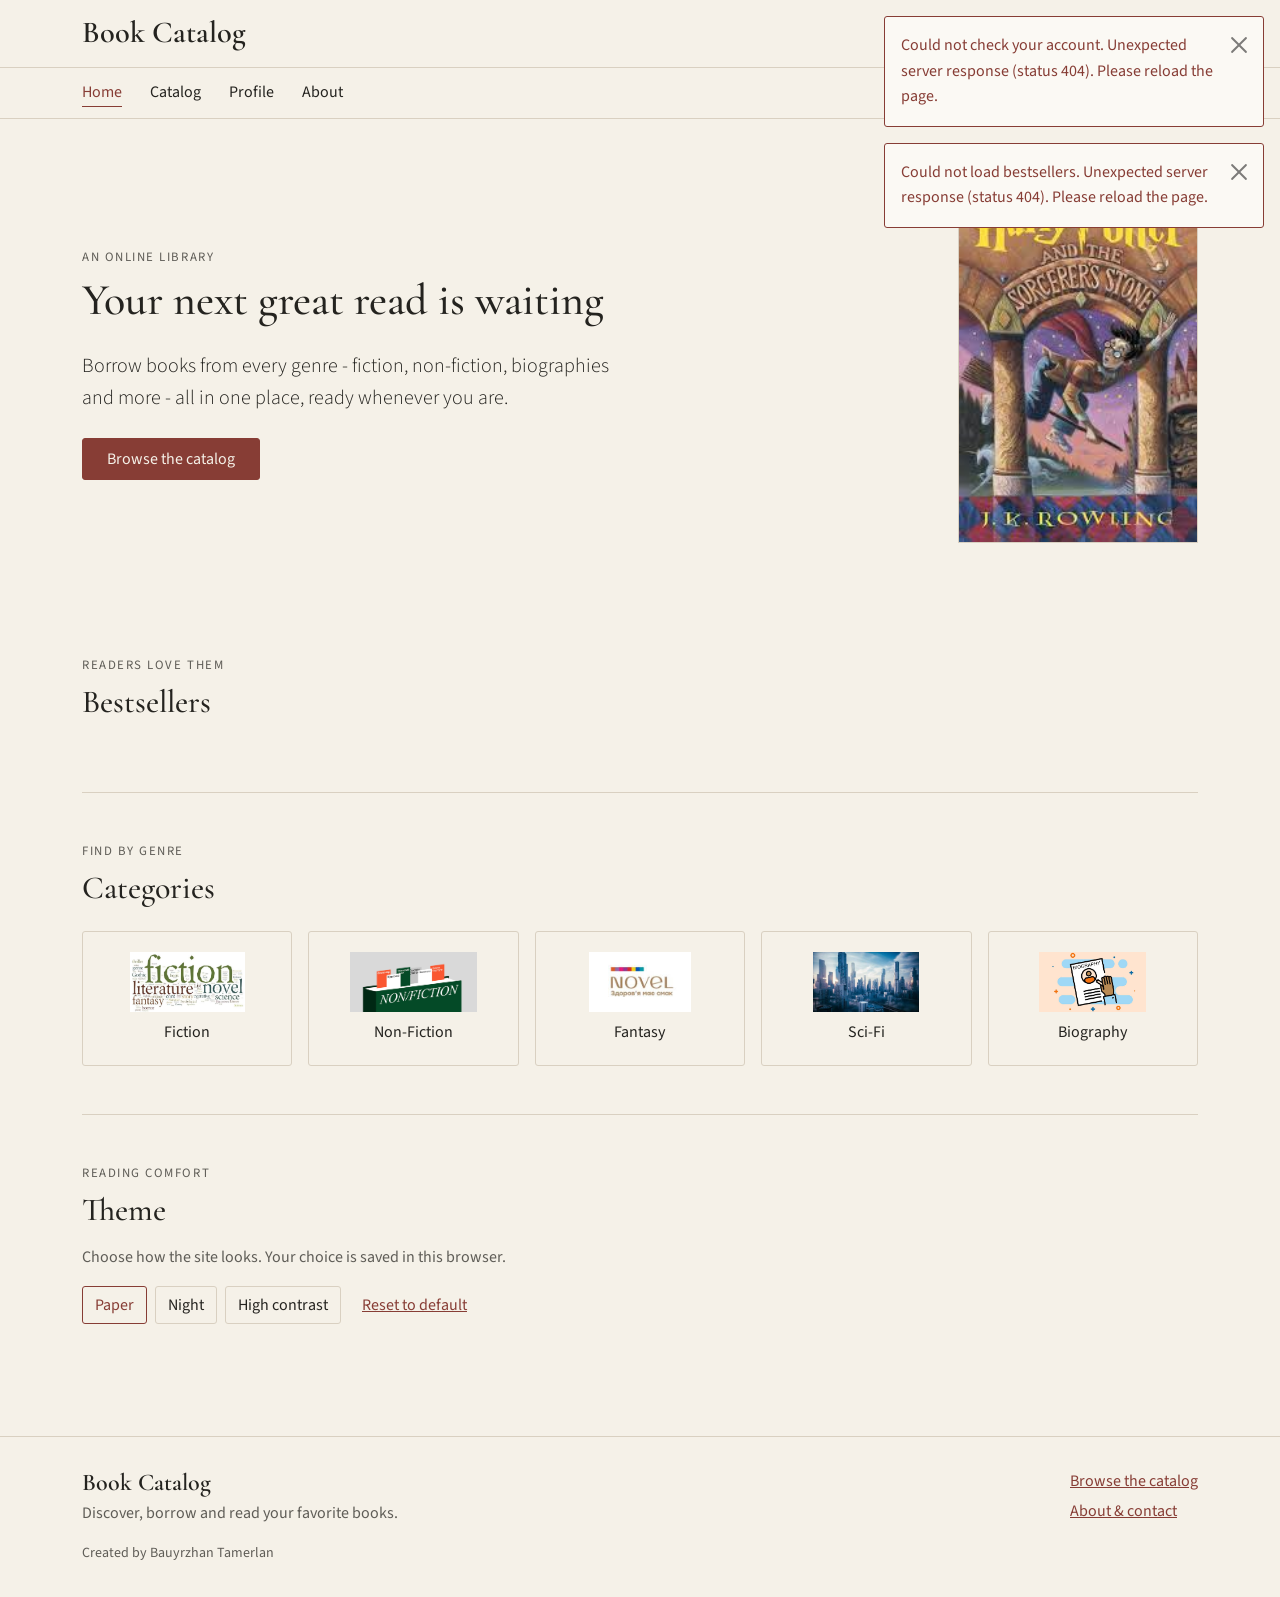
==== front/index.html @ 21410cbb "home page" ====
<!DOCTYPE html>
<html lang="en">
<head>
  <meta charset="UTF-8">
  <meta name="viewport" content="width=device-width, initial-scale=1">
  <title>Home - Book Catalog</title>
  <link href="https://cdn.jsdelivr.net/npm/bootstrap@5.3.3/dist/css/bootstrap.min.css" rel="stylesheet" integrity="sha384-QWTKZyjpPEjISv5WaRU9OFeRpok6YctnYmDr5pNlyT2bRjXh0JMhjY6hW+ALEwIH" crossorigin="anonymous">
  <link rel="preconnect" href="https://fonts.googleapis.com">
  <link rel="preconnect" href="https://fonts.gstatic.com" crossorigin>
  <link href="https://fonts.googleapis.com/css2?family=Cormorant+Garamond:ital,wght@0,500;0,600;1,500&family=Source+Sans+3:wght@400;600&display=swap" rel="stylesheet">
  <link href="css/style.css" rel="stylesheet">
  <link rel="icon" type="image/png" href="assets/logo.png">
  <script src="js/theme.js"></script>
</head>
<body class="d-flex flex-column min-vh-100">

<header class="site-header">
  <div class="container header-bar">
    <a href="index.html" class="brand">Book Catalog</a>
    <div id="account" class="account"></div>
  </div>
</header>

<nav class="site-nav" aria-label="Main">
  <div class="container nav-bar">
    <ul class="nav-links">
      <li><a href="index.html" class="active" aria-current="page">Home</a></li>
      <li><a href="catalog.html">Catalog</a></li>
      <li><a href="profile.html">Profile</a></li>
      <li><a href="about.html">About</a></li>
    </ul>
    <form action="catalog.html" method="get" class="nav-search" role="search">
      <input type="search" name="q" class="form-control form-control-sm" placeholder="Search by title or author" aria-label="Search books">
    </form>
  </div>
</nav>

<div id="alertArea" class="alert-area" aria-live="polite"></div>

<main class="container flex-grow-1">

  <section class="hero">
    <div class="hero-text">
      <p class="eyebrow">An online library</p>
      <h1>Your next great read is waiting</h1>
      <p class="lead my-4">Borrow books from every genre - fiction, non-fiction, biographies and more - all in one place, ready whenever you are.</p>
      <a href="catalog.html" class="btn btn-primary px-4 py-2">Browse the catalog</a>
    </div>
    <div class="hero-image" role="img" aria-label="A book cover"></div>
  </section>

  <section class="section">
    <p class="eyebrow">Readers love them</p>
    <h2 class="mb-4">Bestsellers</h2>
    <div id="bestsellers" class="book-grid">
      <p class="text-muted-ink">Loading...</p>
    </div>
  </section>

  <section class="section">
    <p class="eyebrow">Find by genre</p>
    <h2 class="mb-4">Categories</h2>
    <nav class="category-grid" aria-label="Genres">
      <a href="catalog.html?genre=Fiction" class="category-tile"><img src="assets/icon-fiction.png" alt="">Fiction</a>
      <a href="catalog.html?genre=Non-Fiction" class="category-tile"><img src="assets/icon-non-fiction.png" alt="">Non-Fiction</a>
      <a href="catalog.html?genre=Fantasy" class="category-tile"><img src="assets/icon-novel.png" alt="">Fantasy</a>
      <a href="catalog.html?genre=Sci-Fi" class="category-tile"><img src="assets/icon-sci-fi.png" alt="">Sci-Fi</a>
      <a href="catalog.html?genre=Biography" class="category-tile"><img src="assets/icon-biography.png" alt="">Biography</a>
    </nav>
  </section>

  <section class="section">
    <p class="eyebrow">Reading comfort</p>
    <h2 class="mb-3">Theme</h2>
    <p class="text-muted-ink">Choose how the site looks. Your choice is saved in this browser.</p>
    <div class="theme-switcher">
      <button type="button" class="btn btn-outline-secondary" data-theme-button="paper" onclick="setTheme('paper')">Paper</button>
      <button type="button" class="btn btn-outline-secondary" data-theme-button="night" onclick="setTheme('night')">Night</button>
      <button type="button" class="btn btn-outline-secondary" data-theme-button="contrast" onclick="setTheme('contrast')">High contrast</button>
      <button type="button" class="btn btn-link" onclick="resetTheme()">Reset to default</button>
    </div>
  </section>

</main>

<footer class="site-footer">
  <div class="container footer-bar">
    <div>
      <p class="brand mb-1">Book Catalog</p>
      <p class="text-muted-ink mb-0">Discover, borrow and read your favorite books.</p>
      <p class="small text-muted-ink mt-3 mb-0">Created by Bauyrzhan Tamerlan</p>
    </div>
    <div>
      <p class="mb-1"><a href="catalog.html">Browse the catalog</a></p>
      <p class="mb-0"><a href="about.html">About &amp; contact</a></p>
    </div>
  </div>
</footer>

<script src="js/api.js"></script>
<script src="js/header.js"></script>
<script src="js/books.js"></script>
<script src="js/index.js"></script>
</body>
</html>
---- front/css/style.css ----
/* ==========================================================
   Book Catalog - "Editorial minimalism"
   Warm paper, ink, one burgundy accent. Bootstrap 5.3.3 is
   overridden through its own CSS variables.
   ========================================================== */

/* ---------- Design tokens (default theme "paper") ---------- */
:root {
  --paper: #F5F1E8;
  --linen: #D9D0C1;
  --stone: #B7A98F;
  --ink: #24231F;
  --accent: #873D35;
  --font-heading: "Cormorant Garamond", serif;
  --font-body: "Source Sans 3", sans-serif;
  --base-size: 16px;

  /* Extra tokens used by the themes */
  --card: #FBF9F4;
  --muted: color-mix(in srgb, var(--ink) 72%, var(--paper));
  --heading-scale: 1;
  --heading-style: normal;
  --hero-image: url("../assets/book1.png");

  /* Bootstrap variables mapped to our tokens */
  --bs-body-bg: var(--paper);
  --bs-body-color: var(--ink);
  --bs-primary: var(--accent);
  --bs-primary-rgb: 135, 61, 53;
  --bs-link-color: var(--accent);
  --bs-border-color: var(--linen);
  --bs-body-font-family: var(--font-body);
  --bs-emphasis-color: var(--ink);
  --bs-heading-color: var(--ink);
  --bs-secondary-color: var(--muted);
  --bs-secondary-bg: var(--linen);
  --bs-tertiary-bg: var(--card);
  --bs-border-radius: 3px;
  --bs-border-radius-sm: 2px;
  --bs-border-radius-lg: 4px;
  --bs-form-invalid-color: var(--accent);
  --bs-form-invalid-border-color: var(--accent);
}

/* ---------- Theme presets (set by js/theme.js) ---------- */
[data-theme="night"] {
  --paper: #24231F;
  --ink: #F5F1E8;
  --linen: #34322C;
  --stone: #5C574C;
  --accent: #C4685D;
  --card: #2B2A25;
  --bs-primary-rgb: 196, 104, 93;
  --heading-style: italic;
  --hero-image: url("../assets/book2.png");
  color-scheme: dark;
}

[data-theme="contrast"] {
  --paper: #FFFFFF;
  --ink: #000000;
  --linen: #E6E6E6;
  --stone: #8A8A8A;
  --accent: #B3261E;
  --card: #FFFFFF;
  --base-size: 18px;
  --bs-primary-rgb: 179, 38, 30;
  --heading-scale: 1.25;
  --hero-image: url("../assets/book2.png");
}

/* ---------- Base typography ---------- */
body {
  font-size: var(--base-size);
  line-height: 1.6;
}

h1, h2, h3, h4, h5, h6, .brand {
  font-family: var(--font-heading);
  font-weight: 500;
  font-style: var(--heading-style);
  color: var(--ink);
  line-height: 1.15;
}

h1 { font-size: calc(2.75rem * var(--heading-scale)); }
h2 { font-size: calc(2rem * var(--heading-scale)); }
h3 { font-size: calc(1.35rem * var(--heading-scale)); }

a { color: var(--accent); }
a:hover { color: var(--ink); }

.eyebrow {
  font-size: 0.8rem;
  letter-spacing: 0.12em;
  text-transform: uppercase;
  color: var(--muted);
  margin-bottom: 0.5rem;
}

.text-muted-ink { color: var(--muted); }

.section { padding: 3rem 0; }
.section + .section { border-top: 1px solid var(--linen); }

/* ---------- Bootstrap components in our colors ---------- */
.btn-primary {
  --bs-btn-bg: var(--accent);
  --bs-btn-border-color: var(--accent);
  --bs-btn-color: var(--paper);
  --bs-btn-hover-bg: var(--ink);
  --bs-btn-hover-border-color: var(--ink);
  --bs-btn-hover-color: var(--paper);
  --bs-btn-active-bg: var(--ink);
  --bs-btn-active-border-color: var(--ink);
  --bs-btn-active-color: var(--paper);
  --bs-btn-disabled-bg: var(--stone);
  --bs-btn-disabled-border-color: var(--stone);
  --bs-btn-disabled-color: var(--paper);
}

.btn-outline-primary {
  --bs-btn-color: var(--accent);
  --bs-btn-border-color: var(--accent);
  --bs-btn-hover-bg: var(--accent);
  --bs-btn-hover-border-color: var(--accent);
  --bs-btn-hover-color: var(--paper);
  --bs-btn-active-bg: var(--accent);
  --bs-btn-active-border-color: var(--accent);
  --bs-btn-active-color: var(--paper);
  --bs-btn-disabled-color: var(--muted);
  --bs-btn-disabled-border-color: var(--stone);
}

.btn-outline-secondary {
  --bs-btn-color: var(--ink);
  --bs-btn-border-color: var(--linen);
  --bs-btn-hover-bg: var(--linen);
  --bs-btn-hover-border-color: var(--linen);
  --bs-btn-hover-color: var(--ink);
  --bs-btn-active-bg: var(--linen);
  --bs-btn-active-border-color: var(--ink);
  --bs-btn-active-color: var(--ink);
}

.form-control,
.form-select {
  background-color: var(--card);
  color: var(--ink);
}

.form-control:focus,
.form-select:focus,
.form-check-input:focus {
  border-color: var(--accent);
  box-shadow: 0 0 0 0.15rem color-mix(in srgb, var(--accent) 25%, transparent);
}

.form-check-input:checked {
  background-color: var(--accent);
  border-color: var(--accent);
}

/* Bootstrap draws a red icon inside invalid fields; we keep only the border */
.form-control.is-invalid { background-image: none; }

.card {
  --bs-card-bg: var(--card);
  --bs-card-border-color: var(--linen);
}

.table {
  --bs-table-bg: transparent;
  --bs-table-color: var(--ink);
  --bs-table-border-color: var(--linen);
}

.badge.bg-primary {
  color: var(--paper);
  font-weight: 600;
  letter-spacing: 0.04em;
  border-radius: 2px;
}

/* Errors use the accent, normal messages use linen */
.alert-primary {
  --bs-alert-color: var(--accent);
  --bs-alert-bg: var(--card);
  --bs-alert-border-color: var(--accent);
  --bs-alert-link-color: var(--accent);
}

.alert-secondary {
  --bs-alert-color: var(--ink);
  --bs-alert-bg: var(--card);
  --bs-alert-border-color: var(--linen);
  --bs-alert-link-color: var(--accent);
}

/* Alerts created by js/api.js float in the top right corner */
.alert-area {
  position: fixed;
  top: 1rem;
  right: 1rem;
  z-index: 1080;
  width: min(380px, calc(100% - 2rem));
}

.alert-area .alert {
  display: flex;
  align-items: flex-start;
  gap: 0.75rem;
}

/* ---------- Header, navbar, footer (Flexbox) ---------- */
.site-header,
.site-nav {
  background-color: var(--paper);
  border-bottom: 1px solid var(--linen);
}

.site-nav {
  position: sticky;
  top: 0;
  z-index: 1020;
}

.header-bar {
  display: flex;
  justify-content: space-between;
  align-items: center;
  gap: 1rem;
  padding-top: 1rem;
  padding-bottom: 1rem;
}

.brand {
  font-size: 1.9rem;
  font-weight: 600;
  text-decoration: none;
}
.brand:hover { color: var(--accent); }

.account {
  display: flex;
  align-items: center;
  gap: 1rem;
}

.account a:not(.btn) {
  color: var(--ink);
  text-decoration: none;
}
.account a:not(.btn):hover { color: var(--accent); }

.nav-bar {
  display: flex;
  flex-wrap: wrap;
  align-items: center;
  gap: 0.75rem 2rem;
  padding-top: 0.6rem;
  padding-bottom: 0.6rem;
}

.nav-links {
  display: flex;
  gap: 1.75rem;
  margin: 0;
  padding: 0;
  list-style: none;
}

.nav-links a {
  color: var(--ink);
  text-decoration: none;
  padding-bottom: 0.2rem;
  border-bottom: 1px solid transparent;
}
.nav-links a:hover { color: var(--accent); }
.nav-links a.active {
  color: var(--accent);
  border-bottom-color: var(--accent);
}

.nav-search {
  margin-left: auto;
  flex: 0 1 280px;
}

.site-footer {
  border-top: 1px solid var(--linen);
  margin-top: 4rem;
}

.footer-bar {
  display: flex;
  flex-wrap: wrap;
  justify-content: space-between;
  gap: 1.5rem;
  padding-top: 2rem;
  padding-bottom: 2rem;
}

.footer-bar .brand { font-size: 1.5rem; }

/* ---------- Home page ---------- */
.hero {
  display: flex;
  align-items: center;
  gap: 4rem;
  padding: 4rem 0;
}

.hero-text { flex: 1; }
.hero-text p { max-width: 34rem; }

.hero-image {
  flex: 0 0 240px;
  aspect-ratio: 2 / 3;
  background: var(--hero-image) center / cover no-repeat;
  border: 1px solid var(--linen);
}

.category-grid {
  display: grid;
  grid-template-columns: repeat(auto-fit, minmax(150px, 1fr));
  gap: 1rem;
}

.category-tile {
  display: block;
  padding: 1.25rem 1rem;
  text-align: center;
  color: var(--ink);
  text-decoration: none;
  border: 1px solid var(--linen);
  border-radius: var(--bs-border-radius);
}
.category-tile:hover {
  color: var(--accent);
  border-color: var(--accent);
}
.category-tile img {
  width: 100%;
  height: 60px;
  object-fit: contain;
  margin-bottom: 0.5rem;
}

.theme-switcher {
  display: flex;
  flex-wrap: wrap;
  gap: 0.5rem;
}
.theme-switcher .btn[aria-pressed="true"] {
  border-color: var(--accent);
  color: var(--accent);
}

/* ---------- Book cards ---------- */
.book-card {
  display: flex;
  flex-direction: column;
  background-color: var(--card);
  border: 1px solid var(--linen);
  border-radius: var(--bs-border-radius);
  overflow: hidden;
}

.book-cover {
  display: block;
  width: 100%;
  aspect-ratio: 2 / 3;
  object-fit: cover;
  border-bottom: 1px solid var(--linen);
}

.book-card-body {
  display: flex;
  flex-direction: column;
  flex: 1;
  gap: 0.25rem;
  padding: 0.9rem;
}

.book-title {
  font-size: calc(1.25rem * var(--heading-scale));
  margin: 0;
}
.book-title a {
  color: var(--ink);
  text-decoration: none;
}
.book-title a:hover { color: var(--accent); }

.book-meta {
  font-size: 0.9rem;
  color: var(--muted);
  margin: 0;
}

.book-card .btn { margin-top: auto; }
.book-card .badge { align-self: flex-start; }

/* ---------- Catalog page: Flexbox layout + Grid of cards ---------- */
.catalog-layout {
  display: flex;
  align-items: flex-start;
  gap: 2.5rem;
}

.filters {
  flex: 0 0 220px;
}

.filters fieldset {
  border-top: 1px solid var(--linen);
  padding-top: 1rem;
  margin-bottom: 1.25rem;
}

.filters legend {
  font-size: 0.8rem;
  letter-spacing: 0.12em;
  text-transform: uppercase;
  color: var(--muted);
  margin-bottom: 0.5rem;
}

.results {
  flex: 1;
  min-width: 0; /* lets the grid shrink inside the flex item */
}

.book-grid {
  display: grid;
  grid-template-columns: repeat(4, 1fr);
  gap: 1.5rem;
}

.pager {
  display: flex;
  justify-content: space-between;
  align-items: center;
  gap: 1rem;
  margin-top: 2rem;
  padding-top: 1rem;
  border-top: 1px solid var(--linen);
}

/* ---------- Book page ---------- */
.book-detail {
  display: flex;
  gap: 3rem;
  align-items: flex-start;
}

.book-detail .book-cover {
  flex: 0 0 260px;
  width: 260px;
  border: 1px solid var(--linen);
}

.book-detail-text { flex: 1; }

/* Genre / Year / Rating as a two-column list */
.book-facts {
  display: grid;
  grid-template-columns: max-content 1fr;
  gap: 0.35rem 1.5rem;
  padding: 1rem 0;
  margin: 1rem 0;
  border-top: 1px solid var(--linen);
  border-bottom: 1px solid var(--linen);
}
.book-facts dt {
  font-weight: 400;
  color: var(--muted);
}
.book-facts dd { margin: 0; }

.about-quote {
  margin: 2rem 0 0;
  padding: 0.5rem 0 0.5rem 1.25rem;
  border-left: 1px solid var(--accent);
  font-family: var(--font-heading);
  font-style: italic;
  font-size: 1.4rem;
  line-height: 1.4;
}

.review {
  padding: 1.25rem 0;
  border-bottom: 1px solid var(--linen);
}

/* ---------- Simple centered forms (register, login) ---------- */
.form-page {
  max-width: 460px;
  margin: 3rem auto 0;
}

/* ---------- Responsive rules ---------- */
@media (max-width: 992px) {
  .book-grid { grid-template-columns: repeat(3, 1fr); }
}

@media (max-width: 768px) {
  .book-grid { grid-template-columns: repeat(2, 1fr); }

  /* The sidebar moves above the results */
  .catalog-layout {
    flex-direction: column;
    align-items: stretch;
  }
  .filters { flex-basis: auto; }

  .hero,
  .book-detail {
    flex-direction: column;
    align-items: flex-start;
    gap: 2rem;
  }
  .hero { padding: 2.5rem 0; }
  .hero-image { flex-basis: auto; width: 200px; }
  .book-detail .book-cover { flex-basis: auto; width: 200px; }

  .nav-search {
    margin-left: 0;
    flex: 1 1 100%;
  }
}

@media (max-width: 576px) {
  .book-grid { grid-template-columns: 1fr; }
  h1 { font-size: calc(2.1rem * var(--heading-scale)); }
  .brand { font-size: 1.5rem; }
}
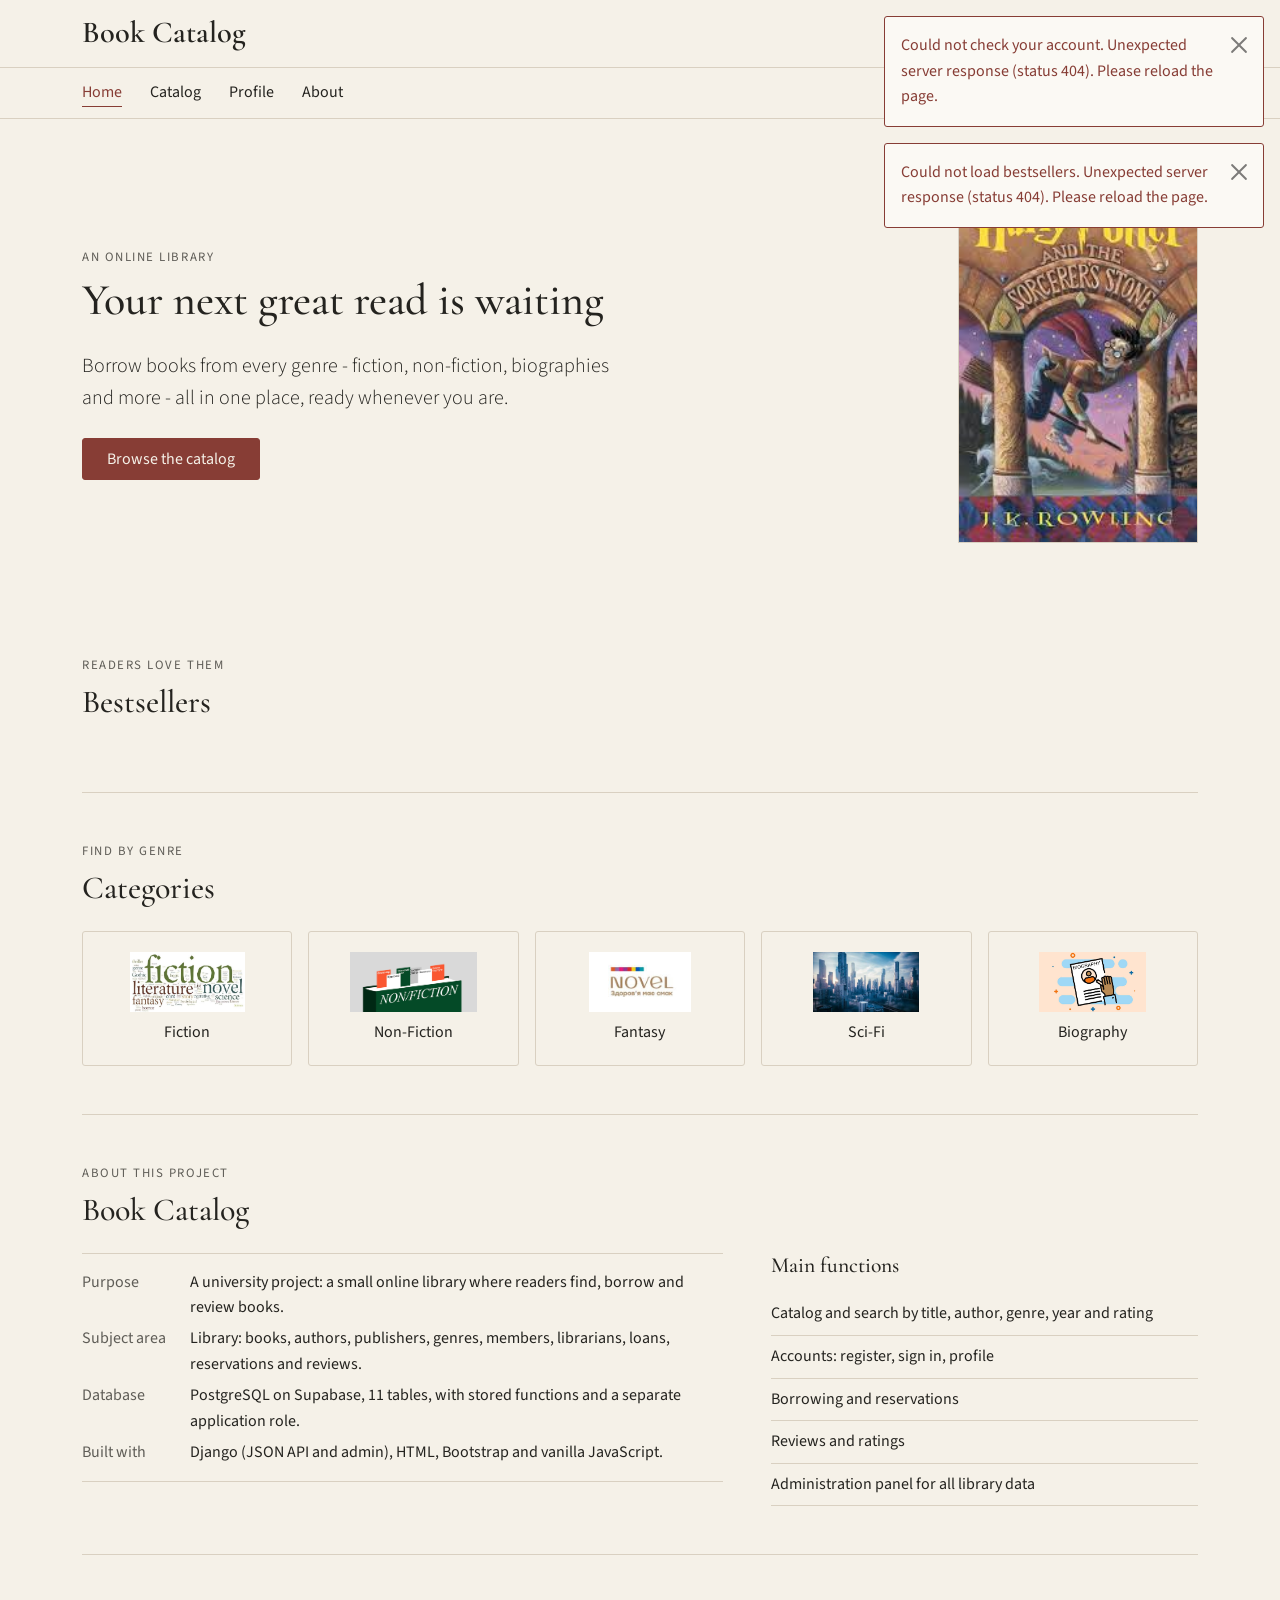
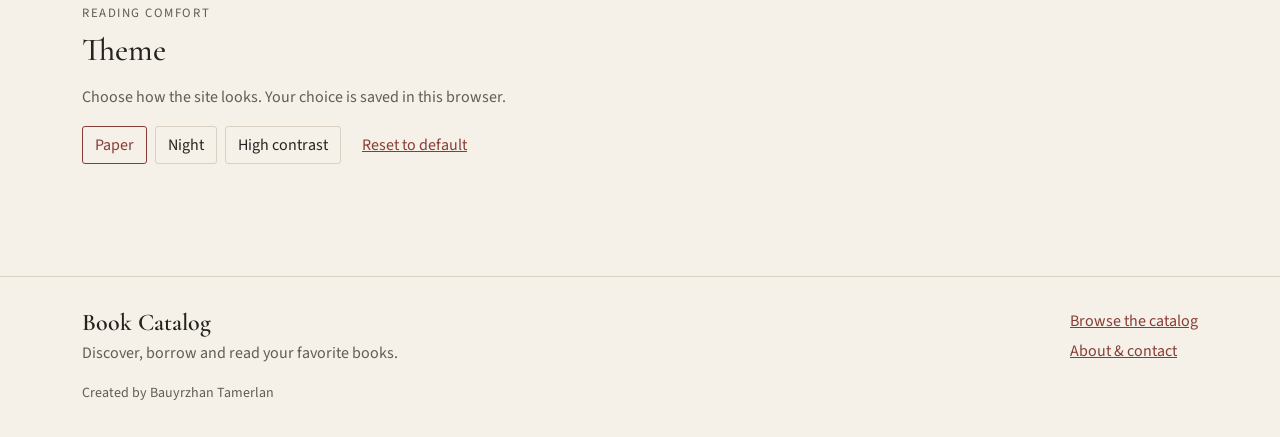
==== commit 8d4d69f1: "project info section" ====
--- a/front/index.html
+++ b/front/index.html
@@ -69,6 +69,33 @@
     </nav>
   </section>
 
+  <section class="section" aria-labelledby="aboutProject">
+    <p class="eyebrow">About this project</p>
+    <h2 id="aboutProject" class="mb-4">Book Catalog</h2>
+    <div class="project-info">
+      <dl class="book-facts mt-0">
+        <dt>Purpose</dt>
+        <dd>A university project: a small online library where readers find, borrow and review books.</dd>
+        <dt>Subject area</dt>
+        <dd>Library: books, authors, publishers, genres, members, librarians, loans, reservations and reviews.</dd>
+        <dt>Database</dt>
+        <dd>PostgreSQL on Supabase, 11 tables, with stored functions and a separate application role.</dd>
+        <dt>Built with</dt>
+        <dd>Django (JSON API and admin), HTML, Bootstrap and vanilla JavaScript.</dd>
+      </dl>
+      <div>
+        <h3 class="mb-3">Main functions</h3>
+        <ul class="feature-list">
+          <li>Catalog and search by title, author, genre, year and rating</li>
+          <li>Accounts: register, sign in, profile</li>
+          <li>Borrowing and reservations</li>
+          <li>Reviews and ratings</li>
+          <li>Administration panel for all library data</li>
+        </ul>
+      </div>
+    </div>
+  </section>
+
   <section class="section">
     <p class="eyebrow">Reading comfort</p>
     <h2 class="mb-3">Theme</h2>
--- a/front/css/style.css
+++ b/front/css/style.css
@@ -347,6 +347,28 @@
   margin-bottom: 0.5rem;
 }
 
+/* "About this project": facts on the left, functions on the right */
+.project-info {
+  display: grid;
+  grid-template-columns: 3fr 2fr;
+  gap: 3rem;
+  align-items: start;
+}
+
+.feature-list {
+  list-style: none;
+  padding: 0;
+  margin: 0;
+}
+.feature-list li {
+  padding: 0.5rem 0;
+  border-bottom: 1px solid var(--linen);
+}
+
+@media (max-width: 768px) {
+  .project-info { grid-template-columns: 1fr; gap: 1.5rem; }
+}
+
 .theme-switcher {
   display: flex;
   flex-wrap: wrap;
@@ -489,6 +511,16 @@
   line-height: 1.4;
 }
 
+/* Open Library subjects: thin outlined tags, not accent-colored */
+.subject-badge {
+  color: var(--ink);
+  font-weight: 400;
+  border: 1px solid var(--linen);
+  border-radius: 2px;
+  white-space: normal;
+  text-align: left;
+}
+
 .review {
   padding: 1.25rem 0;
   border-bottom: 1px solid var(--linen);
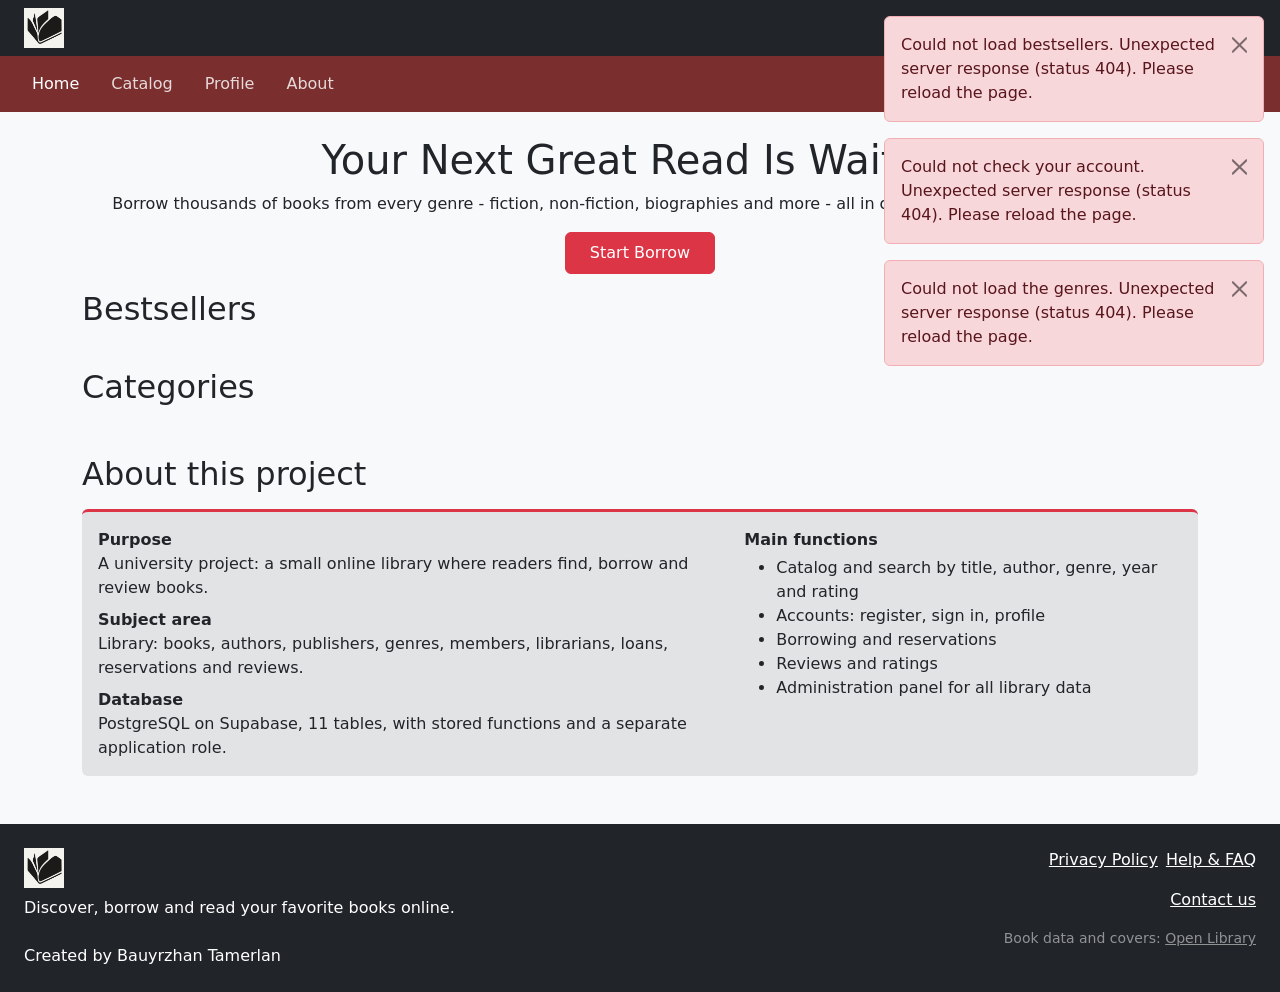
==== commit 4ef56a94: "reference design" ====
--- a/front/index.html
+++ b/front/index.html
@@ -3,127 +3,71 @@
 <head>
   <meta charset="UTF-8">
   <meta name="viewport" content="width=device-width, initial-scale=1">
-  <title>Home - Book Catalog</title>
+  <title>Home</title>
   <link href="https://cdn.jsdelivr.net/npm/bootstrap@5.3.3/dist/css/bootstrap.min.css" rel="stylesheet" integrity="sha384-QWTKZyjpPEjISv5WaRU9OFeRpok6YctnYmDr5pNlyT2bRjXh0JMhjY6hW+ALEwIH" crossorigin="anonymous">
-  <link rel="preconnect" href="https://fonts.googleapis.com">
-  <link rel="preconnect" href="https://fonts.gstatic.com" crossorigin>
-  <link href="https://fonts.googleapis.com/css2?family=Cormorant+Garamond:ital,wght@0,500;0,600;1,500&family=Source+Sans+3:wght@400;600&display=swap" rel="stylesheet">
   <link href="css/style.css" rel="stylesheet">
   <link rel="icon" type="image/png" href="assets/logo.png">
   <script src="js/theme.js"></script>
 </head>
-<body class="d-flex flex-column min-vh-100">
+<body class="bg-body-tertiary d-flex flex-column min-vh-100" data-page="home">
 
-<header class="site-header">
-  <div class="container header-bar">
-    <a href="index.html" class="brand">Book Catalog</a>
-    <div id="account" class="account"></div>
-  </div>
-</header>
-
-<nav class="site-nav" aria-label="Main">
-  <div class="container nav-bar">
-    <ul class="nav-links">
-      <li><a href="index.html" class="active" aria-current="page">Home</a></li>
-      <li><a href="catalog.html">Catalog</a></li>
-      <li><a href="profile.html">Profile</a></li>
-      <li><a href="about.html">About</a></li>
-    </ul>
-    <form action="catalog.html" method="get" class="nav-search" role="search">
-      <input type="search" name="q" class="form-control form-control-sm" placeholder="Search by title or author" aria-label="Search books">
-    </form>
-  </div>
-</nav>
-
-<div id="alertArea" class="alert-area" aria-live="polite"></div>
+<div id="siteHeader"></div>
 
 <main class="container flex-grow-1">
 
-  <section class="hero">
-    <div class="hero-text">
-      <p class="eyebrow">An online library</p>
-      <h1>Your next great read is waiting</h1>
-      <p class="lead my-4">Borrow books from every genre - fiction, non-fiction, biographies and more - all in one place, ready whenever you are.</p>
-      <a href="catalog.html" class="btn btn-primary px-4 py-2">Browse the catalog</a>
-    </div>
-    <div class="hero-image" role="img" aria-label="A book cover"></div>
+  <section class="text-center pt-4 pb-3">
+    <h1>Your Next Great Read Is Waiting</h1>
+    <p>Borrow thousands of books from every genre - fiction, non-fiction, biographies and more - all in one place, ready whenever you are.</p>
+    <a href="catalog.html" class="btn btn-danger px-4 py-2">Start Borrow</a>
   </section>
 
-  <section class="section">
-    <p class="eyebrow">Readers love them</p>
-    <h2 class="mb-4">Bestsellers</h2>
-    <div id="bestsellers" class="book-grid">
-      <p class="text-muted-ink">Loading...</p>
+  <section class="pb-4" aria-labelledby="bestsellersTitle">
+    <h2 id="bestsellersTitle" class="mb-3">Bestsellers</h2>
+    <div id="bestsellers" class="row row-cols-1 row-cols-sm-2 row-cols-md-3 row-cols-lg-5 g-4">
+      <p class="col">Loading...</p>
     </div>
   </section>
 
-  <section class="section">
-    <p class="eyebrow">Find by genre</p>
-    <h2 class="mb-4">Categories</h2>
-    <nav class="category-grid" aria-label="Genres">
-      <a href="catalog.html?genre=Fiction" class="category-tile"><img src="assets/icon-fiction.png" alt="">Fiction</a>
-      <a href="catalog.html?genre=Non-Fiction" class="category-tile"><img src="assets/icon-non-fiction.png" alt="">Non-Fiction</a>
-      <a href="catalog.html?genre=Fantasy" class="category-tile"><img src="assets/icon-novel.png" alt="">Fantasy</a>
-      <a href="catalog.html?genre=Sci-Fi" class="category-tile"><img src="assets/icon-sci-fi.png" alt="">Sci-Fi</a>
-      <a href="catalog.html?genre=Biography" class="category-tile"><img src="assets/icon-biography.png" alt="">Biography</a>
+  <section class="py-4" aria-labelledby="categoriesTitle">
+    <h2 id="categoriesTitle" class="mb-3">Categories</h2>
+    <nav id="categories" class="row row-cols-2 row-cols-md-3 row-cols-lg-6 g-3" aria-label="Genres">
+      <p class="col">Loading...</p>
     </nav>
   </section>
 
-  <section class="section" aria-labelledby="aboutProject">
-    <p class="eyebrow">About this project</p>
-    <h2 id="aboutProject" class="mb-4">Book Catalog</h2>
-    <div class="project-info">
-      <dl class="book-facts mt-0">
-        <dt>Purpose</dt>
-        <dd>A university project: a small online library where readers find, borrow and review books.</dd>
-        <dt>Subject area</dt>
-        <dd>Library: books, authors, publishers, genres, members, librarians, loans, reservations and reviews.</dd>
-        <dt>Database</dt>
-        <dd>PostgreSQL on Supabase, 11 tables, with stored functions and a separate application role.</dd>
-        <dt>Built with</dt>
-        <dd>Django (JSON API and admin), HTML, Bootstrap and vanilla JavaScript.</dd>
-      </dl>
-      <div>
-        <h3 class="mb-3">Main functions</h3>
-        <ul class="feature-list">
-          <li>Catalog and search by title, author, genre, year and rating</li>
-          <li>Accounts: register, sign in, profile</li>
-          <li>Borrowing and reservations</li>
-          <li>Reviews and ratings</li>
-          <li>Administration panel for all library data</li>
-        </ul>
+  <section class="py-4" aria-labelledby="aboutProject">
+    <h2 id="aboutProject" class="mb-3">About this project</h2>
+    <div class="card card-body bg-secondary-subtle border-0 border-top border-3 border-danger">
+      <div class="row g-4">
+        <div class="col-lg-7">
+          <dl class="mb-0">
+            <dt>Purpose</dt>
+            <dd>A university project: a small online library where readers find, borrow and review books.</dd>
+            <dt>Subject area</dt>
+            <dd>Library: books, authors, publishers, genres, members, librarians, loans, reservations and reviews.</dd>
+            <dt>Database</dt>
+            <dd class="mb-0">PostgreSQL on Supabase, 11 tables, with stored functions and a separate application role.</dd>
+          </dl>
+        </div>
+        <div class="col-lg-5">
+          <p class="fw-bold mb-1">Main functions</p>
+          <ul class="mb-0">
+            <li>Catalog and search by title, author, genre, year and rating</li>
+            <li>Accounts: register, sign in, profile</li>
+            <li>Borrowing and reservations</li>
+            <li>Reviews and ratings</li>
+            <li>Administration panel for all library data</li>
+          </ul>
+        </div>
       </div>
-    </div>
-  </section>
-
-  <section class="section">
-    <p class="eyebrow">Reading comfort</p>
-    <h2 class="mb-3">Theme</h2>
-    <p class="text-muted-ink">Choose how the site looks. Your choice is saved in this browser.</p>
-    <div class="theme-switcher">
-      <button type="button" class="btn btn-outline-secondary" data-theme-button="paper" onclick="setTheme('paper')">Paper</button>
-      <button type="button" class="btn btn-outline-secondary" data-theme-button="night" onclick="setTheme('night')">Night</button>
-      <button type="button" class="btn btn-outline-secondary" data-theme-button="contrast" onclick="setTheme('contrast')">High contrast</button>
-      <button type="button" class="btn btn-link" onclick="resetTheme()">Reset to default</button>
     </div>
   </section>
 
 </main>
 
-<footer class="site-footer">
-  <div class="container footer-bar">
-    <div>
-      <p class="brand mb-1">Book Catalog</p>
-      <p class="text-muted-ink mb-0">Discover, borrow and read your favorite books.</p>
-      <p class="small text-muted-ink mt-3 mb-0">Created by Bauyrzhan Tamerlan</p>
-    </div>
-    <div>
-      <p class="mb-1"><a href="catalog.html">Browse the catalog</a></p>
-      <p class="mb-0"><a href="about.html">About &amp; contact</a></p>
-    </div>
-  </div>
-</footer>
+<div id="siteFooter"></div>
 
+<script src="https://cdn.jsdelivr.net/npm/bootstrap@5.3.3/dist/js/bootstrap.bundle.min.js" integrity="sha384-YvpcrYf0tY3lHB60NNkmXc5s9fDVZLESaAA55NDzOxhy9GkcIdslK1eN7N6jIeHz" crossorigin="anonymous"></script>
 <script src="js/api.js"></script>
 <script src="js/header.js"></script>
 <script src="js/books.js"></script>
--- a/front/css/style.css
+++ b/front/css/style.css
@@ -1,200 +1,122 @@
 /* ==========================================================
-   Book Catalog - "Editorial minimalism"
-   Warm paper, ink, one burgundy accent. Bootstrap 5.3.3 is
-   overridden through its own CSS variables.
+   Book Catalog styles. The look follows the reference design:
+   Bootstrap 5.3.3 defaults, dark header and footer, burgundy
+   menu bar (#7a2e2e), red accents (btn-danger, border-danger).
+   The dark theme is Bootstrap's own colour mode (data-bs-theme).
    ========================================================== */
 
-/* ---------- Design tokens (default theme "paper") ---------- */
-:root {
-  --paper: #F5F1E8;
-  --linen: #D9D0C1;
-  --stone: #B7A98F;
-  --ink: #24231F;
-  --accent: #873D35;
-  --font-heading: "Cormorant Garamond", serif;
-  --font-body: "Source Sans 3", sans-serif;
-  --base-size: 16px;
-
-  /* Extra tokens used by the themes */
-  --card: #FBF9F4;
-  --muted: color-mix(in srgb, var(--ink) 72%, var(--paper));
-  --heading-scale: 1;
-  --heading-style: normal;
-  --hero-image: url("../assets/book1.png");
-
-  /* Bootstrap variables mapped to our tokens */
-  --bs-body-bg: var(--paper);
-  --bs-body-color: var(--ink);
-  --bs-primary: var(--accent);
-  --bs-primary-rgb: 135, 61, 53;
-  --bs-link-color: var(--accent);
-  --bs-border-color: var(--linen);
-  --bs-body-font-family: var(--font-body);
-  --bs-emphasis-color: var(--ink);
-  --bs-heading-color: var(--ink);
-  --bs-secondary-color: var(--muted);
-  --bs-secondary-bg: var(--linen);
-  --bs-tertiary-bg: var(--card);
-  --bs-border-radius: 3px;
-  --bs-border-radius-sm: 2px;
-  --bs-border-radius-lg: 4px;
-  --bs-form-invalid-color: var(--accent);
-  --bs-form-invalid-border-color: var(--accent);
+/* Burgundy menu bar; links a bit brighter than Bootstrap's default
+   so the text keeps a contrast of at least 4.5:1 */
+.bg-brand { background-color: #7a2e2e; }
+.navbar.bg-brand {
+  --bs-navbar-color: rgba(255, 255, 255, 0.82);
+  --bs-navbar-hover-color: #fff;
+  --bs-navbar-active-color: #fff;
 }
 
-/* ---------- Theme presets (set by js/theme.js) ---------- */
-[data-theme="night"] {
-  --paper: #24231F;
-  --ink: #F5F1E8;
-  --linen: #34322C;
-  --stone: #5C574C;
-  --accent: #C4685D;
-  --card: #2B2A25;
-  --bs-primary-rgb: 196, 104, 93;
-  --heading-style: italic;
-  --hero-image: url("../assets/book2.png");
-  color-scheme: dark;
+/* Pressed Lt / Dt button (and the other toggle buttons) */
+.btn-outline-light[aria-pressed="true"] {
+  background-color: #f8f9fa;
+  color: #212529;
+}
+.btn-outline-danger[aria-pressed="true"] {
+  background-color: var(--bs-danger);
+  color: #fff;
 }
 
-[data-theme="contrast"] {
-  --paper: #FFFFFF;
-  --ink: #000000;
-  --linen: #E6E6E6;
-  --stone: #8A8A8A;
-  --accent: #B3261E;
-  --card: #FFFFFF;
-  --base-size: 18px;
-  --bs-primary-rgb: 179, 38, 30;
-  --heading-scale: 1.25;
-  --hero-image: url("../assets/book2.png");
+/* Red TEXT (links, outline buttons, page numbers) is a bit darker than
+   Bootstrap's #dc3545, and lighter in the dark theme, so it reads at
+   >= 4.5:1 also on the grey boxes. Red backgrounds stay #dc3545. */
+:root {
+  --accent-text: #b02a37;
+  --star-color: #8a5a00;          /* gold stars, >= 3:1 on the grey boxes */
+}
+[data-bs-theme="dark"] {
+  --accent-text: #ea868f;
+  --star-color: #ffc107;
+}
+.text-danger { color: var(--accent-text) !important; }
+.page-link.text-danger { color: var(--accent-text) !important; }
+.btn-outline-danger {
+  --bs-btn-color: var(--accent-text);
+  --bs-btn-border-color: var(--accent-text);
+}
+.stars { color: var(--star-color); }
+.btn-outline-secondary { --bs-btn-color: var(--bs-body-color); }
+
+/* Checked boxes and radio buttons in the red accent colour (not Bootstrap blue) */
+.form-check-input:checked {
+  background-color: var(--bs-danger);
+  border-color: var(--bs-danger);
+}
+.form-check-input:focus,
+.form-control:focus {
+  border-color: #e4606d;
+  box-shadow: 0 0 0 0.25rem rgba(220, 53, 69, 0.25);
 }
 
-/* ---------- Base typography ---------- */
-body {
-  font-size: var(--base-size);
-  line-height: 1.6;
+/* Visible keyboard focus on links and buttons */
+a:focus-visible,
+button:focus-visible,
+.btn:focus-visible {
+  outline: 2px solid var(--bs-danger);
+  outline-offset: 2px;
+}
+.bg-dark a:focus-visible,
+.bg-dark button:focus-visible,
+.bg-brand a:focus-visible,
+.bg-brand button:focus-visible {
+  outline-color: #fff;
 }
 
-h1, h2, h3, h4, h5, h6, .brand {
-  font-family: var(--font-heading);
-  font-weight: 500;
-  font-style: var(--heading-style);
-  color: var(--ink);
-  line-height: 1.15;
+/* Book pictures: the placeholder shows behind a cover that is still loading */
+.book-card-cover {
+  width: 100%;
+  height: 160px;
+  background: url("../assets/book-placeholder.svg") center / cover no-repeat;
+}
+.book-cover-large {
+  width: 220px;
+  height: 300px;
+  background: url("../assets/book-placeholder.svg") center / cover no-repeat;
 }
 
-h1 { font-size: calc(2.75rem * var(--heading-scale)); }
-h2 { font-size: calc(2rem * var(--heading-scale)); }
-h3 { font-size: calc(1.35rem * var(--heading-scale)); }
-
-a { color: var(--accent); }
-a:hover { color: var(--ink); }
-
-.eyebrow {
-  font-size: 0.8rem;
-  letter-spacing: 0.12em;
-  text-transform: uppercase;
-  color: var(--muted);
-  margin-bottom: 0.5rem;
+/* Profile picture with the badge (reference: 220 x 300, red border) */
+.profile-picture {
+  width: 220px;
+  height: 300px;
 }
 
-.text-muted-ink { color: var(--muted); }
-
-.section { padding: 3rem 0; }
-.section + .section { border-top: 1px solid var(--linen); }
-
-/* ---------- Bootstrap components in our colors ---------- */
-.btn-primary {
-  --bs-btn-bg: var(--accent);
-  --bs-btn-border-color: var(--accent);
-  --bs-btn-color: var(--paper);
-  --bs-btn-hover-bg: var(--ink);
-  --bs-btn-hover-border-color: var(--ink);
-  --bs-btn-hover-color: var(--paper);
-  --bs-btn-active-bg: var(--ink);
-  --bs-btn-active-border-color: var(--ink);
-  --bs-btn-active-color: var(--paper);
-  --bs-btn-disabled-bg: var(--stone);
-  --bs-btn-disabled-border-color: var(--stone);
-  --bs-btn-disabled-color: var(--paper);
+/* Register / sign-in side panel */
+.brand-panel {
+  background: linear-gradient(160deg, #7a2e2e, #3f1717);
+  color: #fff;
 }
 
-.btn-outline-primary {
-  --bs-btn-color: var(--accent);
-  --bs-btn-border-color: var(--accent);
-  --bs-btn-hover-bg: var(--accent);
-  --bs-btn-hover-border-color: var(--accent);
-  --bs-btn-hover-color: var(--paper);
-  --bs-btn-active-bg: var(--accent);
-  --bs-btn-active-border-color: var(--accent);
-  --bs-btn-active-color: var(--paper);
-  --bs-btn-disabled-color: var(--muted);
-  --bs-btn-disabled-border-color: var(--stone);
+/* Category tile picture */
+.category-tile img {
+  height: 60px;
+}
+.category-letter {
+  height: 60px;
+  font-size: 2.5rem;
+  font-weight: 700;
+  line-height: 60px;
 }
 
-.btn-outline-secondary {
-  --bs-btn-color: var(--ink);
-  --bs-btn-border-color: var(--linen);
-  --bs-btn-hover-bg: var(--linen);
-  --bs-btn-hover-border-color: var(--linen);
-  --bs-btn-hover-color: var(--ink);
-  --bs-btn-active-bg: var(--linen);
-  --bs-btn-active-border-color: var(--ink);
-  --bs-btn-active-color: var(--ink);
+/* Rating chooser on the book page: the label is the clickable box */
+.rating-option { cursor: pointer; }
+.rating-option:has(input:checked) {
+  outline: 2px solid var(--bs-danger);
 }
 
-.form-control,
-.form-select {
-  background-color: var(--card);
-  color: var(--ink);
-}
-
-.form-control:focus,
-.form-select:focus,
-.form-check-input:focus {
-  border-color: var(--accent);
-  box-shadow: 0 0 0 0.15rem color-mix(in srgb, var(--accent) 25%, transparent);
-}
-
-.form-check-input:checked {
-  background-color: var(--accent);
-  border-color: var(--accent);
-}
-
-/* Bootstrap draws a red icon inside invalid fields; we keep only the border */
-.form-control.is-invalid { background-image: none; }
-
-.card {
-  --bs-card-bg: var(--card);
-  --bs-card-border-color: var(--linen);
-}
-
-.table {
-  --bs-table-bg: transparent;
-  --bs-table-color: var(--ink);
-  --bs-table-border-color: var(--linen);
-}
-
-.badge.bg-primary {
-  color: var(--paper);
-  font-weight: 600;
-  letter-spacing: 0.04em;
-  border-radius: 2px;
-}
-
-/* Errors use the accent, normal messages use linen */
-.alert-primary {
-  --bs-alert-color: var(--accent);
-  --bs-alert-bg: var(--card);
-  --bs-alert-border-color: var(--accent);
-  --bs-alert-link-color: var(--accent);
-}
-
-.alert-secondary {
-  --bs-alert-color: var(--ink);
-  --bs-alert-bg: var(--card);
-  --bs-alert-border-color: var(--linen);
-  --bs-alert-link-color: var(--accent);
+/* Open Library subjects */
+.subject-badge {
+  background: var(--bs-secondary-bg-subtle);
+  color: var(--bs-body-color);
+  font-weight: 400;
+  white-space: normal;
+  text-align: left;
 }
 
 /* Alerts created by js/api.js float in the top right corner */
@@ -205,366 +127,23 @@
   z-index: 1080;
   width: min(380px, calc(100% - 2rem));
 }
-
 .alert-area .alert {
   display: flex;
   align-items: flex-start;
   gap: 0.75rem;
 }
 
-/* ---------- Header, navbar, footer (Flexbox) ---------- */
-.site-header,
-.site-nav {
-  background-color: var(--paper);
-  border-bottom: 1px solid var(--linen);
+/* Theme "contrast" (About > Display settings): pure black on white */
+[data-theme="contrast"] {
+  --bs-body-color: #000;
+  --bs-body-bg: #fff;
+  --bs-tertiary-bg: #fff;
+  --bs-secondary-color: #000;
+  --bs-secondary-bg-subtle: #e9e9e9;
+  --bs-link-color: #a00000;
+  --bs-link-color-rgb: 160, 0, 0;
 }
-
-.site-nav {
-  position: sticky;
-  top: 0;
-  z-index: 1020;
+[data-theme="contrast"] .btn-danger {
+  --bs-btn-bg: #a71d2a;
+  --bs-btn-border-color: #a71d2a;
 }
-
-.header-bar {
-  display: flex;
-  justify-content: space-between;
-  align-items: center;
-  gap: 1rem;
-  padding-top: 1rem;
-  padding-bottom: 1rem;
-}
-
-.brand {
-  font-size: 1.9rem;
-  font-weight: 600;
-  text-decoration: none;
-}
-.brand:hover { color: var(--accent); }
-
-.account {
-  display: flex;
-  align-items: center;
-  gap: 1rem;
-}
-
-.account a:not(.btn) {
-  color: var(--ink);
-  text-decoration: none;
-}
-.account a:not(.btn):hover { color: var(--accent); }
-
-.nav-bar {
-  display: flex;
-  flex-wrap: wrap;
-  align-items: center;
-  gap: 0.75rem 2rem;
-  padding-top: 0.6rem;
-  padding-bottom: 0.6rem;
-}
-
-.nav-links {
-  display: flex;
-  gap: 1.75rem;
-  margin: 0;
-  padding: 0;
-  list-style: none;
-}
-
-.nav-links a {
-  color: var(--ink);
-  text-decoration: none;
-  padding-bottom: 0.2rem;
-  border-bottom: 1px solid transparent;
-}
-.nav-links a:hover { color: var(--accent); }
-.nav-links a.active {
-  color: var(--accent);
-  border-bottom-color: var(--accent);
-}
-
-.nav-search {
-  margin-left: auto;
-  flex: 0 1 280px;
-}
-
-.site-footer {
-  border-top: 1px solid var(--linen);
-  margin-top: 4rem;
-}
-
-.footer-bar {
-  display: flex;
-  flex-wrap: wrap;
-  justify-content: space-between;
-  gap: 1.5rem;
-  padding-top: 2rem;
-  padding-bottom: 2rem;
-}
-
-.footer-bar .brand { font-size: 1.5rem; }
-
-/* ---------- Home page ---------- */
-.hero {
-  display: flex;
-  align-items: center;
-  gap: 4rem;
-  padding: 4rem 0;
-}
-
-.hero-text { flex: 1; }
-.hero-text p { max-width: 34rem; }
-
-.hero-image {
-  flex: 0 0 240px;
-  aspect-ratio: 2 / 3;
-  background: var(--hero-image) center / cover no-repeat;
-  border: 1px solid var(--linen);
-}
-
-.category-grid {
-  display: grid;
-  grid-template-columns: repeat(auto-fit, minmax(150px, 1fr));
-  gap: 1rem;
-}
-
-.category-tile {
-  display: block;
-  padding: 1.25rem 1rem;
-  text-align: center;
-  color: var(--ink);
-  text-decoration: none;
-  border: 1px solid var(--linen);
-  border-radius: var(--bs-border-radius);
-}
-.category-tile:hover {
-  color: var(--accent);
-  border-color: var(--accent);
-}
-.category-tile img {
-  width: 100%;
-  height: 60px;
-  object-fit: contain;
-  margin-bottom: 0.5rem;
-}
-
-/* "About this project": facts on the left, functions on the right */
-.project-info {
-  display: grid;
-  grid-template-columns: 3fr 2fr;
-  gap: 3rem;
-  align-items: start;
-}
-
-.feature-list {
-  list-style: none;
-  padding: 0;
-  margin: 0;
-}
-.feature-list li {
-  padding: 0.5rem 0;
-  border-bottom: 1px solid var(--linen);
-}
-
-@media (max-width: 768px) {
-  .project-info { grid-template-columns: 1fr; gap: 1.5rem; }
-}
-
-.theme-switcher {
-  display: flex;
-  flex-wrap: wrap;
-  gap: 0.5rem;
-}
-.theme-switcher .btn[aria-pressed="true"] {
-  border-color: var(--accent);
-  color: var(--accent);
-}
-
-/* ---------- Book cards ---------- */
-.book-card {
-  display: flex;
-  flex-direction: column;
-  background-color: var(--card);
-  border: 1px solid var(--linen);
-  border-radius: var(--bs-border-radius);
-  overflow: hidden;
-}
-
-.book-cover {
-  display: block;
-  width: 100%;
-  aspect-ratio: 2 / 3;
-  object-fit: cover;
-  border-bottom: 1px solid var(--linen);
-}
-
-.book-card-body {
-  display: flex;
-  flex-direction: column;
-  flex: 1;
-  gap: 0.25rem;
-  padding: 0.9rem;
-}
-
-.book-title {
-  font-size: calc(1.25rem * var(--heading-scale));
-  margin: 0;
-}
-.book-title a {
-  color: var(--ink);
-  text-decoration: none;
-}
-.book-title a:hover { color: var(--accent); }
-
-.book-meta {
-  font-size: 0.9rem;
-  color: var(--muted);
-  margin: 0;
-}
-
-.book-card .btn { margin-top: auto; }
-.book-card .badge { align-self: flex-start; }
-
-/* ---------- Catalog page: Flexbox layout + Grid of cards ---------- */
-.catalog-layout {
-  display: flex;
-  align-items: flex-start;
-  gap: 2.5rem;
-}
-
-.filters {
-  flex: 0 0 220px;
-}
-
-.filters fieldset {
-  border-top: 1px solid var(--linen);
-  padding-top: 1rem;
-  margin-bottom: 1.25rem;
-}
-
-.filters legend {
-  font-size: 0.8rem;
-  letter-spacing: 0.12em;
-  text-transform: uppercase;
-  color: var(--muted);
-  margin-bottom: 0.5rem;
-}
-
-.results {
-  flex: 1;
-  min-width: 0; /* lets the grid shrink inside the flex item */
-}
-
-.book-grid {
-  display: grid;
-  grid-template-columns: repeat(4, 1fr);
-  gap: 1.5rem;
-}
-
-.pager {
-  display: flex;
-  justify-content: space-between;
-  align-items: center;
-  gap: 1rem;
-  margin-top: 2rem;
-  padding-top: 1rem;
-  border-top: 1px solid var(--linen);
-}
-
-/* ---------- Book page ---------- */
-.book-detail {
-  display: flex;
-  gap: 3rem;
-  align-items: flex-start;
-}
-
-.book-detail .book-cover {
-  flex: 0 0 260px;
-  width: 260px;
-  border: 1px solid var(--linen);
-}
-
-.book-detail-text { flex: 1; }
-
-/* Genre / Year / Rating as a two-column list */
-.book-facts {
-  display: grid;
-  grid-template-columns: max-content 1fr;
-  gap: 0.35rem 1.5rem;
-  padding: 1rem 0;
-  margin: 1rem 0;
-  border-top: 1px solid var(--linen);
-  border-bottom: 1px solid var(--linen);
-}
-.book-facts dt {
-  font-weight: 400;
-  color: var(--muted);
-}
-.book-facts dd { margin: 0; }
-
-.about-quote {
-  margin: 2rem 0 0;
-  padding: 0.5rem 0 0.5rem 1.25rem;
-  border-left: 1px solid var(--accent);
-  font-family: var(--font-heading);
-  font-style: italic;
-  font-size: 1.4rem;
-  line-height: 1.4;
-}
-
-/* Open Library subjects: thin outlined tags, not accent-colored */
-.subject-badge {
-  color: var(--ink);
-  font-weight: 400;
-  border: 1px solid var(--linen);
-  border-radius: 2px;
-  white-space: normal;
-  text-align: left;
-}
-
-.review {
-  padding: 1.25rem 0;
-  border-bottom: 1px solid var(--linen);
-}
-
-/* ---------- Simple centered forms (register, login) ---------- */
-.form-page {
-  max-width: 460px;
-  margin: 3rem auto 0;
-}
-
-/* ---------- Responsive rules ---------- */
-@media (max-width: 992px) {
-  .book-grid { grid-template-columns: repeat(3, 1fr); }
-}
-
-@media (max-width: 768px) {
-  .book-grid { grid-template-columns: repeat(2, 1fr); }
-
-  /* The sidebar moves above the results */
-  .catalog-layout {
-    flex-direction: column;
-    align-items: stretch;
-  }
-  .filters { flex-basis: auto; }
-
-  .hero,
-  .book-detail {
-    flex-direction: column;
-    align-items: flex-start;
-    gap: 2rem;
-  }
-  .hero { padding: 2.5rem 0; }
-  .hero-image { flex-basis: auto; width: 200px; }
-  .book-detail .book-cover { flex-basis: auto; width: 200px; }
-
-  .nav-search {
-    margin-left: 0;
-    flex: 1 1 100%;
-  }
-}
-
-@media (max-width: 576px) {
-  .book-grid { grid-template-columns: 1fr; }
-  h1 { font-size: calc(2.1rem * var(--heading-scale)); }
-  .brand { font-size: 1.5rem; }
-}
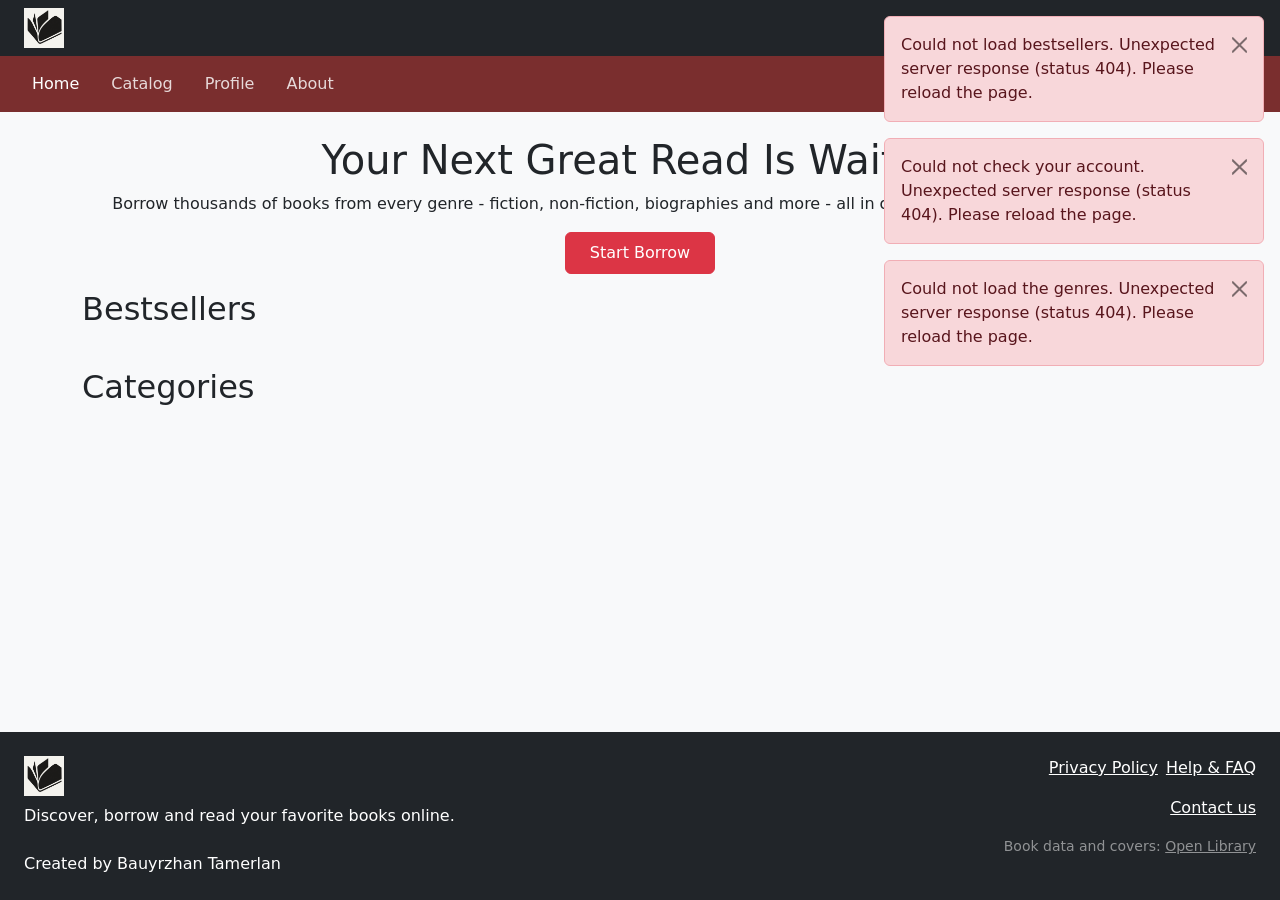
==== commit 19e59677: "wip index and about" ====
--- a/front/index.html
+++ b/front/index.html
@@ -35,34 +35,6 @@
     </nav>
   </section>
 
-  <section class="py-4" aria-labelledby="aboutProject">
-    <h2 id="aboutProject" class="mb-3">About this project</h2>
-    <div class="card card-body bg-secondary-subtle border-0 border-top border-3 border-danger">
-      <div class="row g-4">
-        <div class="col-lg-7">
-          <dl class="mb-0">
-            <dt>Purpose</dt>
-            <dd>A university project: a small online library where readers find, borrow and review books.</dd>
-            <dt>Subject area</dt>
-            <dd>Library: books, authors, publishers, genres, members, librarians, loans, reservations and reviews.</dd>
-            <dt>Database</dt>
-            <dd class="mb-0">PostgreSQL on Supabase, 11 tables, with stored functions and a separate application role.</dd>
-          </dl>
-        </div>
-        <div class="col-lg-5">
-          <p class="fw-bold mb-1">Main functions</p>
-          <ul class="mb-0">
-            <li>Catalog and search by title, author, genre, year and rating</li>
-            <li>Accounts: register, sign in, profile</li>
-            <li>Borrowing and reservations</li>
-            <li>Reviews and ratings</li>
-            <li>Administration panel for all library data</li>
-          </ul>
-        </div>
-      </div>
-    </div>
-  </section>
-
 </main>
 
 <div id="siteFooter"></div>
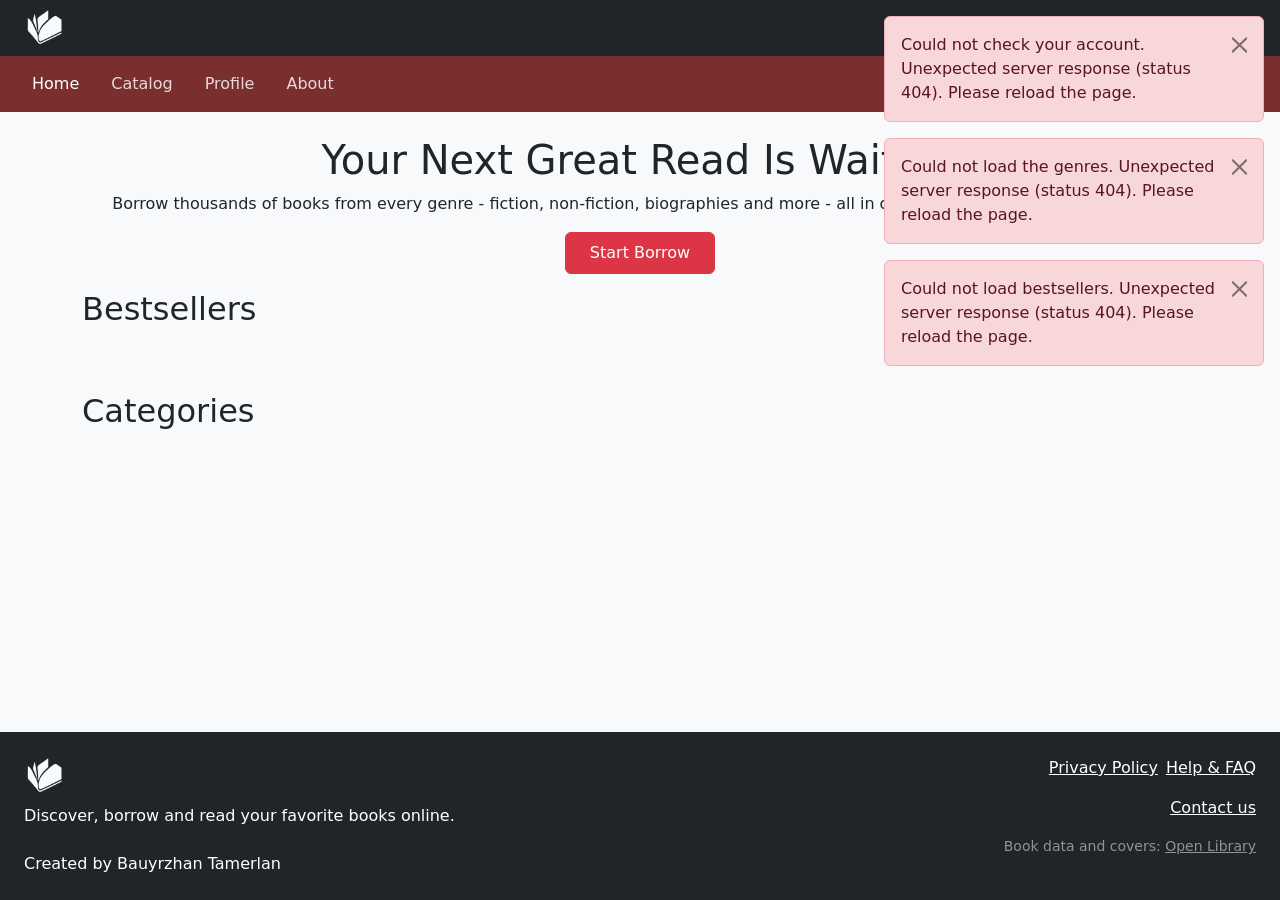
==== commit 7131659b: "fwt layout and logos" ====
--- a/front/index.html
+++ b/front/index.html
@@ -6,7 +6,7 @@
   <title>Home</title>
   <link href="https://cdn.jsdelivr.net/npm/bootstrap@5.3.3/dist/css/bootstrap.min.css" rel="stylesheet" integrity="sha384-QWTKZyjpPEjISv5WaRU9OFeRpok6YctnYmDr5pNlyT2bRjXh0JMhjY6hW+ALEwIH" crossorigin="anonymous">
   <link href="css/style.css" rel="stylesheet">
-  <link rel="icon" type="image/png" href="assets/logo.png">
+  <link rel="icon" type="image/png" href="assets/favicon.png">
   <script src="js/theme.js"></script>
 </head>
 <body class="bg-body-tertiary d-flex flex-column min-vh-100" data-page="home">
@@ -23,15 +23,15 @@
 
   <section class="pb-4" aria-labelledby="bestsellersTitle">
     <h2 id="bestsellersTitle" class="mb-3">Bestsellers</h2>
-    <div id="bestsellers" class="row row-cols-1 row-cols-sm-2 row-cols-md-3 row-cols-lg-5 g-4">
-      <p class="col">Loading...</p>
+    <div id="bestsellers" class="book-grid book-grid-bestsellers">
+      <p>Loading...</p>
     </div>
   </section>
 
   <section class="py-4" aria-labelledby="categoriesTitle">
     <h2 id="categoriesTitle" class="mb-3">Categories</h2>
-    <nav id="categories" class="row row-cols-2 row-cols-md-3 row-cols-lg-6 g-3" aria-label="Genres">
-      <p class="col">Loading...</p>
+    <nav id="categories" class="category-grid" aria-label="Genres">
+      <p>Loading...</p>
     </nav>
   </section>
 
--- a/front/css/style.css
+++ b/front/css/style.css
@@ -147,3 +147,191 @@
   --bs-btn-bg: #a71d2a;
   --bs-btn-border-color: #a71d2a;
 }
+
+
+/* ==========================================================
+   Our own layout (FWT): Flexbox, CSS Grid and media queries.
+   Bootstrap is still used for forms, buttons and spacing, but
+   the header, footer, book grids, cards and catalog layout
+   below are controlled by these classes.
+   ========================================================== */
+
+/* ---------- Flexbox: header ---------- */
+/* Top bar: logo on the left, account links on the right */
+.site-top-inner {
+  display: flex;
+  justify-content: space-between;
+  align-items: center;
+  gap: 1rem;
+}
+.site-account {
+  display: flex;
+  align-items: center;
+  gap: 1rem;
+}
+/* Menu bar: links on the left, theme switch + search on the right */
+.site-menu-inner {
+  display: flex;
+  flex-wrap: wrap;
+  align-items: center;
+  gap: 0.5rem 1.5rem;
+}
+.navbar .site-menu-links {
+  display: flex;
+  flex-direction: row;
+  gap: 1rem;
+  margin: 0 auto 0 0;
+  padding: 0;
+  list-style: none;
+}
+.site-tools {
+  display: flex;
+  align-items: center;
+  gap: 0.5rem;
+}
+.site-tools form { display: flex; flex: 1; }
+
+/* ---------- Flexbox: footer ---------- */
+/* About text on the left, links on the right; they wrap on small screens */
+.site-footer-inner {
+  display: flex;
+  flex-wrap: wrap;
+  justify-content: space-between;
+  gap: 1.5rem;
+}
+.site-footer-links { text-align: right; }
+
+/* ---------- CSS Grid: book grids ---------- */
+/* Catalog: 4 equal columns; bestsellers on Home: 5 columns */
+.book-grid {
+  display: grid;
+  grid-template-columns: repeat(4, 1fr);
+  gap: 1.5rem;
+}
+.book-grid-bestsellers { grid-template-columns: repeat(5, 1fr); }
+/* Grid items may shrink below their content (long titles) */
+.book-grid > * { min-width: 0; }
+
+/* ---------- Flexbox: book card ---------- */
+/* Column layout; margin-top: auto pushes the Borrow button to the bottom,
+   so all buttons in a row line up even when titles have different lengths */
+.book-card {
+  display: flex;
+  flex-direction: column;
+  height: 100%;
+  padding: 1rem;
+  background: var(--bs-body-bg);
+  border-top: 3px solid var(--bs-danger);
+  border-radius: var(--bs-border-radius);
+  box-shadow: 0 0.125rem 0.25rem rgba(0, 0, 0, 0.075);
+  transition: transform 0.15s ease, box-shadow 0.15s ease;
+}
+.book-card:hover {
+  transform: translateY(-3px);
+  box-shadow: 0 0.5rem 1rem rgba(0, 0, 0, 0.12);
+}
+.book-card-title {
+  font-size: 1rem;
+  font-weight: 700;
+  margin: 0.5rem 0;
+  overflow-wrap: anywhere;      /* long Kazakh or English words break */
+}
+.book-card-title a { color: var(--bs-emphasis-color); text-decoration: none; }
+.book-card-title a:hover { text-decoration: underline; }
+.book-card-author { margin-bottom: 1rem; overflow-wrap: anywhere; }
+.book-card-action { margin-top: auto; width: 100%; }
+.book-card-badge {
+  position: absolute;
+  top: 0;
+  right: 0;
+  transform: translate(25%, -50%);
+}
+
+/* ---------- CSS Grid: category tiles ---------- */
+/* As many columns as fit, each at least 150 px wide */
+.category-grid {
+  display: grid;
+  grid-template-columns: repeat(auto-fit, minmax(150px, 1fr));
+  gap: 1rem;
+}
+
+/* ---------- Flexbox: reviews and profile lists ---------- */
+/* "author ... date" line of a review card; wraps on narrow screens */
+.review-meta {
+  display: flex;
+  flex-wrap: wrap;
+  justify-content: space-between;
+  gap: 0.5rem;
+}
+/* Cards of "My books" / "My reviews" stacked with even gaps */
+.profile-list {
+  display: flex;
+  flex-direction: column;
+  gap: 1rem;
+}
+.form-title {
+  display: flex;
+  align-items: center;
+  gap: 0.5rem;
+}
+
+/* ---------- Flexbox: catalog page (sidebar + results) ---------- */
+.catalog-layout { display: flex; }
+.catalog-filters { flex: 0 0 260px; }
+.catalog-results { flex: 1; min-width: 0; }
+
+/* ==========================================================
+   Media queries
+   ========================================================== */
+
+/* (a) Book grids by screen width: 4 (5) -> 3 -> 2 -> 1 columns */
+@media (max-width: 1199px) {
+  .book-grid,
+  .book-grid-bestsellers { grid-template-columns: repeat(3, 1fr); }
+}
+@media (max-width: 991px) {
+  .book-grid,
+  .book-grid-bestsellers { grid-template-columns: repeat(2, 1fr); }
+}
+@media (max-width: 575px) {
+  .book-grid,
+  .book-grid-bestsellers { grid-template-columns: 1fr; }
+}
+
+/* (b) Catalog: the filter sidebar becomes a full-width block under the grid */
+@media (max-width: 991px) {
+  .catalog-layout { flex-direction: column; }
+  .catalog-filters {
+    order: 2;                    /* after the results */
+    flex-basis: auto;
+    width: 100%;
+  }
+}
+
+/* (c) Header on phones: menu links in a column, search on its own full row */
+@media (max-width: 767px) {
+  .navbar .site-menu-links {
+    flex-direction: column;
+    gap: 0;
+    width: 100%;
+  }
+  .site-tools { width: 100%; }
+  .site-footer-links { text-align: left; }
+}
+
+/* (d1) Users who ask for less motion: no hover lift animation */
+@media (prefers-reduced-motion: reduce) {
+  .book-card { transition: none; }
+  .book-card:hover { transform: none; }
+}
+
+/* (d2) Printing: only the content, without header, footer and buttons */
+@media print {
+  #siteHeader,
+  #siteFooter,
+  .btn,
+  .catalog-filters,
+  .pagination,
+  .alert-area { display: none !important; }
+  .book-card { box-shadow: none; border: 1px solid #000; }
+}
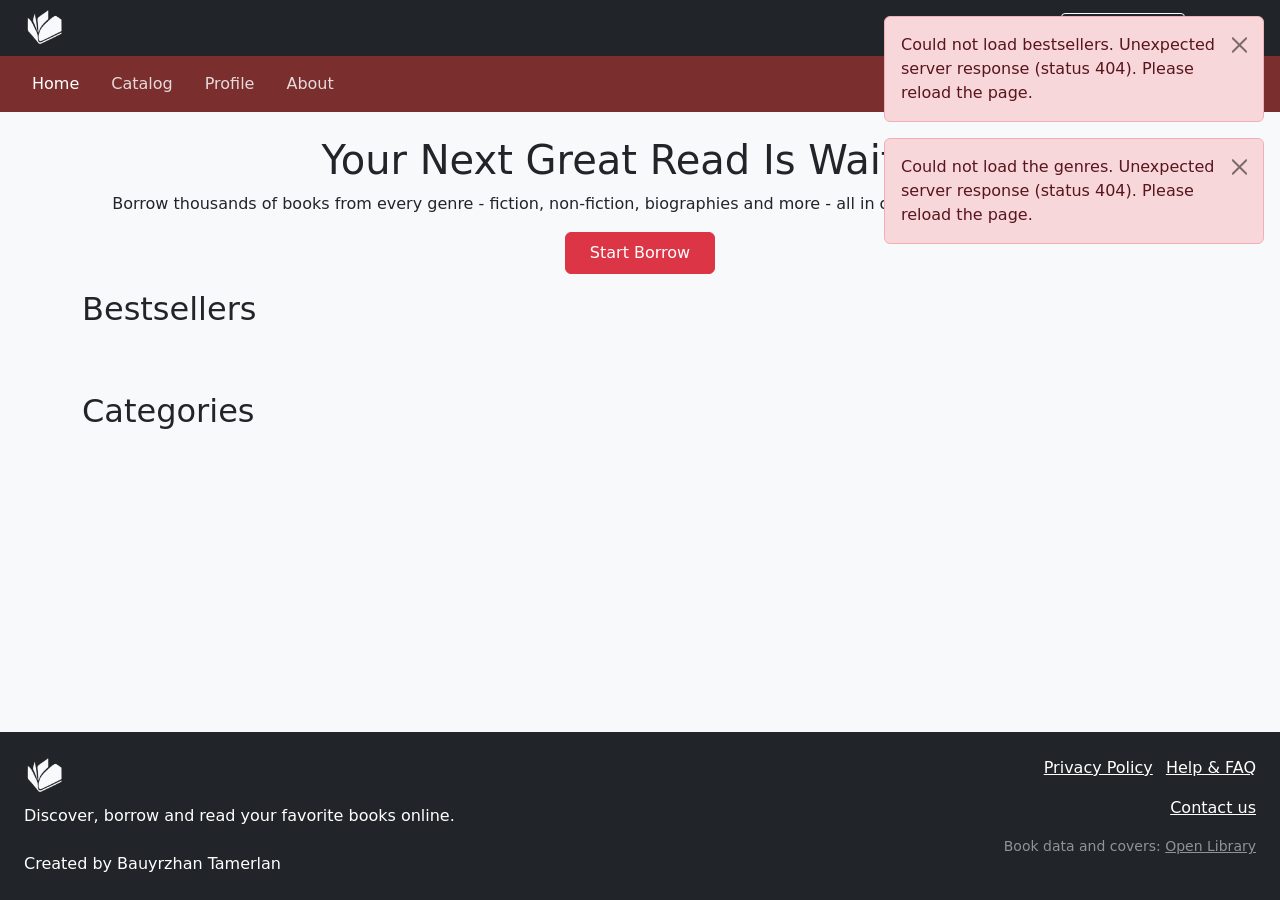
==== commit 9272fb06: "static header in index" ====
--- a/front/index.html
+++ b/front/index.html
@@ -11,7 +11,41 @@
 </head>
 <body class="bg-body-tertiary d-flex flex-column min-vh-100" data-page="home">
 
-<div id="siteHeader"></div>
+<header class="bg-dark py-2">
+  <div class="container-fluid px-4 site-top-inner">
+    <a href="index.html" aria-label="Book Catalog home"><img src="assets/logo-paper.png" data-logo="on-dark" alt="Book Catalog logo" height="40" width="40"></a>
+    <div id="account" class="site-account">
+      <a href="register.html" class="btn btn-outline-light btn-sm guest-link d-none">Create account</a>
+      <a href="login.html" class="text-white text-decoration-none guest-link d-none">Sign in</a>
+      <button type="button" id="switchAccount" class="btn btn-link link-light p-0 user-link d-none">Switch account</button>
+      <button type="button" id="logOut" class="btn btn-link link-light p-0 user-link d-none">Log out</button>
+    </div>
+  </div>
+</header>
+
+<div class="sticky-top">
+  <nav class="navbar navbar-expand navbar-dark bg-brand" aria-label="Main">
+    <div class="container-fluid px-4 site-menu-inner">
+      <ul class="navbar-nav site-menu-links">
+        <li class="nav-item"><a class="nav-link" href="index.html" data-menu="home">Home</a></li>
+        <li class="nav-item"><a class="nav-link" href="catalog.html" data-menu="catalog">Catalog</a></li>
+        <li class="nav-item"><a class="nav-link" href="profile.html" data-menu="profile" id="profileMenuLink">Profile</a></li>
+        <li class="nav-item"><a class="nav-link" href="about.html" data-menu="about">About</a></li>
+      </ul>
+      <div class="site-tools">
+        <div class="btn-group" role="group" aria-label="Theme">
+          <button type="button" id="lightTheme" class="btn btn-outline-light btn-sm" data-theme-button="paper" aria-label="Light theme">Lt</button>
+          <button type="button" id="darkTheme" class="btn btn-outline-light btn-sm" data-theme-button="night" aria-label="Dark theme">Dt</button>
+        </div>
+        <form action="catalog.html" method="get" role="search">
+          <input type="search" name="q" placeholder="Find your next favorite book..." class="form-control form-control-sm" aria-label="Search">
+        </form>
+      </div>
+    </div>
+  </nav>
+</div>
+
+<div id="alertArea" class="alert-area" aria-live="polite"></div>
 
 <main class="container flex-grow-1">
 
@@ -37,7 +71,54 @@
 
 </main>
 
-<div id="siteFooter"></div>
+<footer class="bg-dark text-white mt-4">
+  <div class="container-fluid px-4 py-4">
+    <div class="site-footer-inner">
+      <div class="site-footer-about">
+        <a href="index.html" aria-label="Book Catalog home"><img src="assets/logo-paper.png" data-logo="on-dark" alt="Book Catalog logo" height="40" width="40"></a>
+        <p class="mt-2 mb-0">Discover, borrow and read your favorite books online.</p>
+        <p class="mt-4 mb-0">Created by Bauyrzhan Tamerlan</p>
+      </div>
+      <div class="site-footer-links">
+        <p>
+          <a href="about.html#privacy" class="text-white me-2">Privacy Policy</a>
+          <a href="about.html#faq" class="text-white">Help &amp; FAQ</a>
+        </p>
+        <p class="mb-0"><a href="about.html#contact" class="text-white">Contact us</a></p>
+        <p class="mt-3 mb-0 small text-white-50">Book data and covers: <a href="https://openlibrary.org" rel="noopener" class="text-white-50">Open Library</a></p>
+      </div>
+    </div>
+  </div>
+</footer>
+
+<!-- Templates: cloned and filled by the page script (textContent only) -->
+<template id="messageTemplate">
+  <div class="alert" role="alert">
+    <div class="flex-grow-1"><span class="message-text"></span> <a class="alert-link message-link d-none"></a></div>
+    <button type="button" class="btn-close" aria-label="Close"></button>
+  </div>
+</template>
+
+<template id="bookCardTemplate">
+  <article class="book-card">
+    <div class="position-relative">
+      <a class="cover-link" tabindex="-1" aria-hidden="true"><img class="object-fit-cover book-card-cover" alt="" loading="lazy" decoding="async" referrerpolicy="no-referrer"></a>
+      <span class="badge bg-danger book-card-badge d-none">Bestseller</span>
+    </div>
+    <h3 class="book-card-title"><a class="title-link"></a></h3>
+    <p class="book-card-author"></p>
+    <button type="button" class="btn btn-danger book-card-action"></button>
+  </article>
+</template>
+
+<template id="categoryTemplate">
+  <a class="d-block bg-secondary-subtle text-body text-decoration-none text-center p-3 category-tile">
+    <img class="w-100 object-fit-cover mb-2 category-icon" alt="">
+    <span class="d-block category-letter mb-2" aria-hidden="true"></span>
+    <p class="mb-0 category-name"></p>
+    <p class="mb-0 small text-body-secondary category-count"></p>
+  </a>
+</template>
 
 <script src="https://cdn.jsdelivr.net/npm/bootstrap@5.3.3/dist/js/bootstrap.bundle.min.js" integrity="sha384-YvpcrYf0tY3lHB60NNkmXc5s9fDVZLESaAA55NDzOxhy9GkcIdslK1eN7N6jIeHz" crossorigin="anonymous"></script>
 <script src="js/api.js"></script>
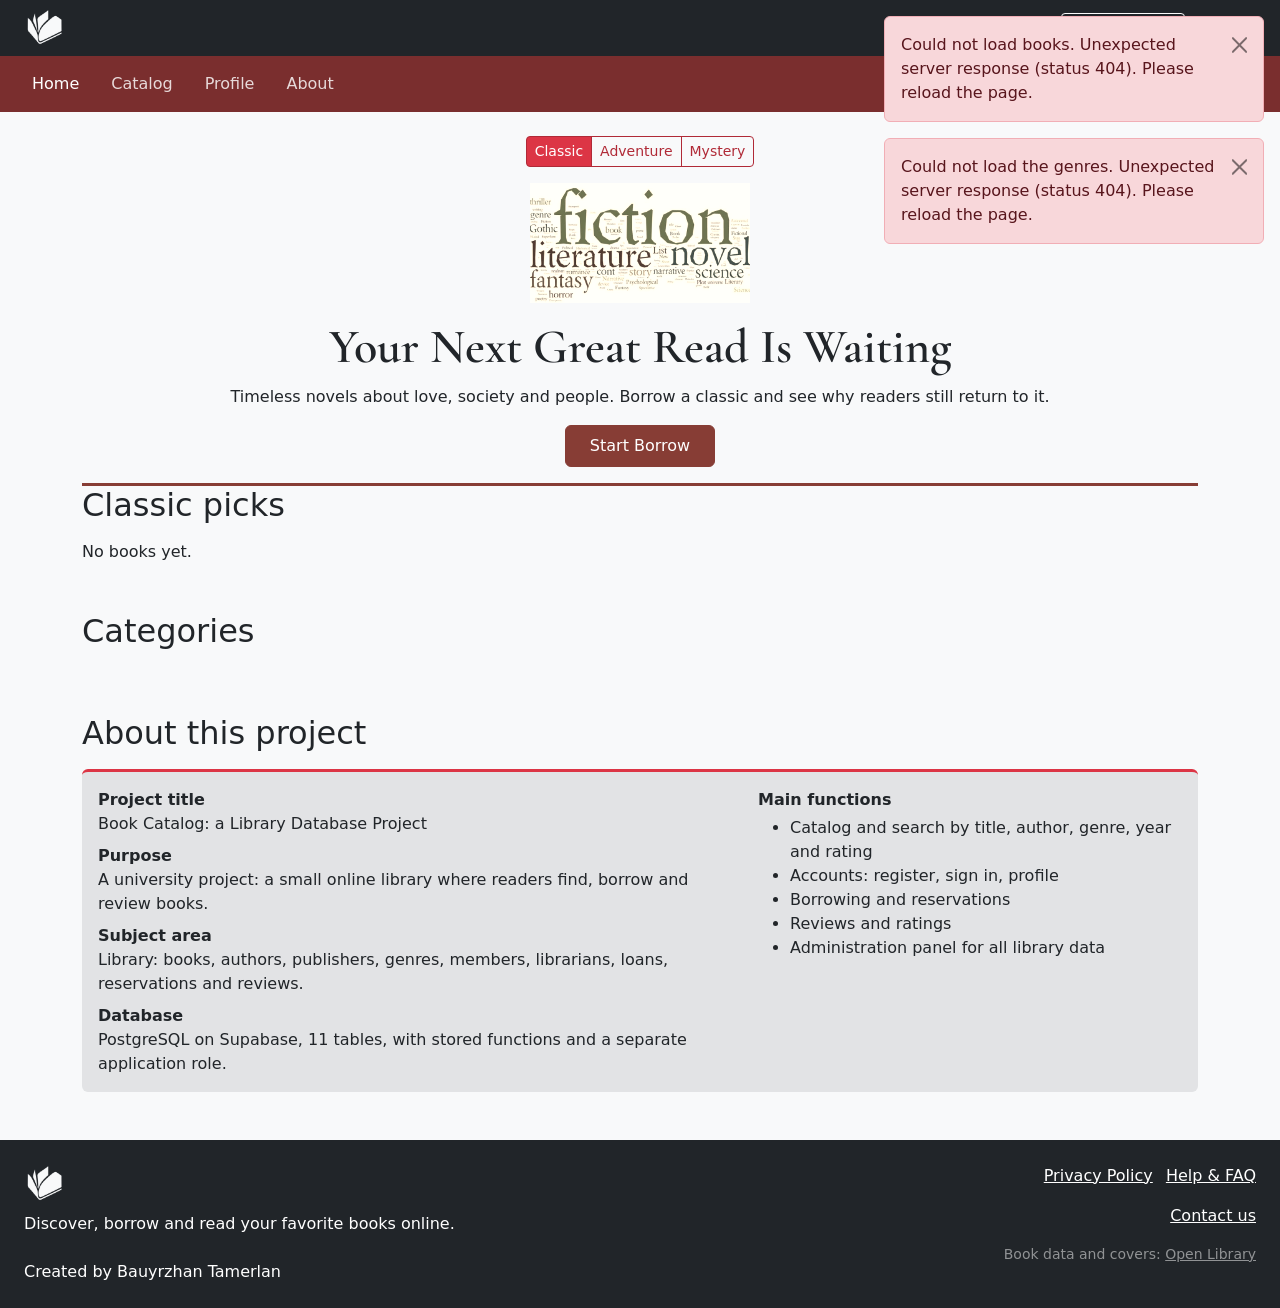
==== commit f0c357ff: "home mood and project info markup" ====
--- a/front/index.html
+++ b/front/index.html
@@ -5,6 +5,9 @@
   <meta name="viewport" content="width=device-width, initial-scale=1">
   <title>Home</title>
   <link href="https://cdn.jsdelivr.net/npm/bootstrap@5.3.3/dist/css/bootstrap.min.css" rel="stylesheet" integrity="sha384-QWTKZyjpPEjISv5WaRU9OFeRpok6YctnYmDr5pNlyT2bRjXh0JMhjY6hW+ALEwIH" crossorigin="anonymous">
+  <link rel="preconnect" href="https://fonts.googleapis.com">
+  <link rel="preconnect" href="https://fonts.gstatic.com" crossorigin>
+  <link href="https://fonts.googleapis.com/css2?family=Cormorant+Garamond:wght@500;600&family=Source+Sans+3:wght@600&display=swap" rel="stylesheet">
   <link href="css/style.css" rel="stylesheet">
   <link rel="icon" type="image/png" href="assets/favicon.png">
   <script src="js/theme.js"></script>
@@ -49,10 +52,18 @@
 
 <main class="container flex-grow-1">
 
-  <section class="text-center pt-4 pb-3">
-    <h1>Your Next Great Read Is Waiting</h1>
-    <p>Borrow thousands of books from every genre - fiction, non-fiction, biographies and more - all in one place, ready whenever you are.</p>
-    <a href="catalog.html" class="btn btn-danger px-4 py-2">Start Borrow</a>
+  <!-- Hero. js/index.js changes the texts, the picture and the CSS variables
+       --mood-accent, --mood-heading-font and --mood-title-size of this section -->
+  <section id="hero" class="hero-mood text-center pt-4 pb-3">
+    <div class="btn-group mb-3" role="group" aria-label="Reading mood">
+      <button type="button" class="btn btn-outline-danger btn-sm" data-mood="classic">Classic</button>
+      <button type="button" class="btn btn-outline-danger btn-sm" data-mood="adventure">Adventure</button>
+      <button type="button" class="btn btn-outline-danger btn-sm" data-mood="mystery">Mystery</button>
+    </div>
+    <div><img id="moodImage" src="assets/icon-fiction.png" alt="Classic fiction" class="mood-image mb-3" width="220" height="120"></div>
+    <h1 id="moodSlogan">Your Next Great Read Is Waiting</h1>
+    <p id="moodDescription">Borrow thousands of books from every genre - fiction, non-fiction, biographies and more - all in one place, ready whenever you are.</p>
+    <a href="catalog.html" class="btn btn-mood px-4 py-2">Start Borrow</a>
   </section>
 
   <section class="pb-4" aria-labelledby="bestsellersTitle">
@@ -67,6 +78,34 @@
     <nav id="categories" class="category-grid" aria-label="Genres">
       <p>Loading...</p>
     </nav>
+  </section>
+
+  <section class="py-4" aria-labelledby="aboutProject">
+    <h2 id="aboutProject" class="mb-3">About this project</h2>
+    <div class="card card-body bg-secondary-subtle border-0 border-top border-3 border-danger">
+      <div class="project-info">
+        <dl class="mb-0">
+          <dt>Project title</dt>
+          <dd>Book Catalog: a Library Database Project</dd>
+          <dt>Purpose</dt>
+          <dd>A university project: a small online library where readers find, borrow and review books.</dd>
+          <dt>Subject area</dt>
+          <dd>Library: books, authors, publishers, genres, members, librarians, loans, reservations and reviews.</dd>
+          <dt>Database</dt>
+          <dd class="mb-0">PostgreSQL on Supabase, 11 tables, with stored functions and a separate application role.</dd>
+        </dl>
+        <div>
+          <p class="fw-bold mb-1">Main functions</p>
+          <ul class="mb-0">
+            <li>Catalog and search by title, author, genre, year and rating</li>
+            <li>Accounts: register, sign in, profile</li>
+            <li>Borrowing and reservations</li>
+            <li>Reviews and ratings</li>
+            <li>Administration panel for all library data</li>
+          </ul>
+        </div>
+      </div>
+    </div>
   </section>
 
 </main>
--- a/front/css/style.css
+++ b/front/css/style.css
@@ -327,11 +327,72 @@
 
 /* (d2) Printing: only the content, without header, footer and buttons */
 @media print {
-  #siteHeader,
-  #siteFooter,
+  body > header,
+  body > .sticky-top,
+  body > footer,
   .btn,
   .catalog-filters,
   .pagination,
   .alert-area { display: none !important; }
   .book-card { box-shadow: none; border: 1px solid #000; }
 }
+
+
+/* ==========================================================
+   Home page: "Reading mood" hero and "About this project"
+   ========================================================== */
+
+/* js/index.js sets these variables on the hero section */
+.hero-mood {
+  --mood-accent: #873D35;
+  --mood-accent-night: #A04A40;
+  --mood-heading-font: "Cormorant Garamond", serif;
+  --mood-title-size: 3rem;
+  border-bottom: 3px solid var(--mood-accent);
+}
+/* In the dark theme the lighter accent is used */
+[data-theme="night"] .hero-mood { border-bottom-color: var(--mood-accent-night); }
+
+.hero-mood h1 {
+  font-family: var(--mood-heading-font);
+  font-size: var(--mood-title-size);
+  font-weight: 600;
+}
+
+/* Start Borrow in the colour of the mood (white text >= 4.5:1 on every accent) */
+.btn-mood {
+  --bs-btn-color: #fff;
+  --bs-btn-bg: var(--mood-accent);
+  --bs-btn-border-color: var(--mood-accent);
+  --bs-btn-hover-color: #fff;
+  --bs-btn-hover-bg: var(--mood-accent);
+  --bs-btn-hover-border-color: var(--mood-accent);
+  --bs-btn-active-bg: var(--mood-accent);
+}
+[data-theme="night"] .btn-mood {
+  --bs-btn-bg: var(--mood-accent-night);
+  --bs-btn-border-color: var(--mood-accent-night);
+  --bs-btn-hover-bg: var(--mood-accent-night);
+  --bs-btn-hover-border-color: var(--mood-accent-night);
+  --bs-btn-active-bg: var(--mood-accent-night);
+}
+.btn-mood:hover { filter: brightness(0.9); }
+
+/* Picture of the mood: softened colours, plain in the contrast theme */
+.mood-image {
+  width: 220px;
+  height: 120px;
+  object-fit: cover;
+  filter: grayscale(0.4) sepia(0.3);
+}
+[data-theme="contrast"] .mood-image { filter: none; }
+
+/* "About this project": two columns on CSS Grid, one on phones */
+.project-info {
+  display: grid;
+  grid-template-columns: 3fr 2fr;
+  gap: 1.5rem;
+}
+@media (max-width: 767px) {
+  .project-info { grid-template-columns: 1fr; }
+}
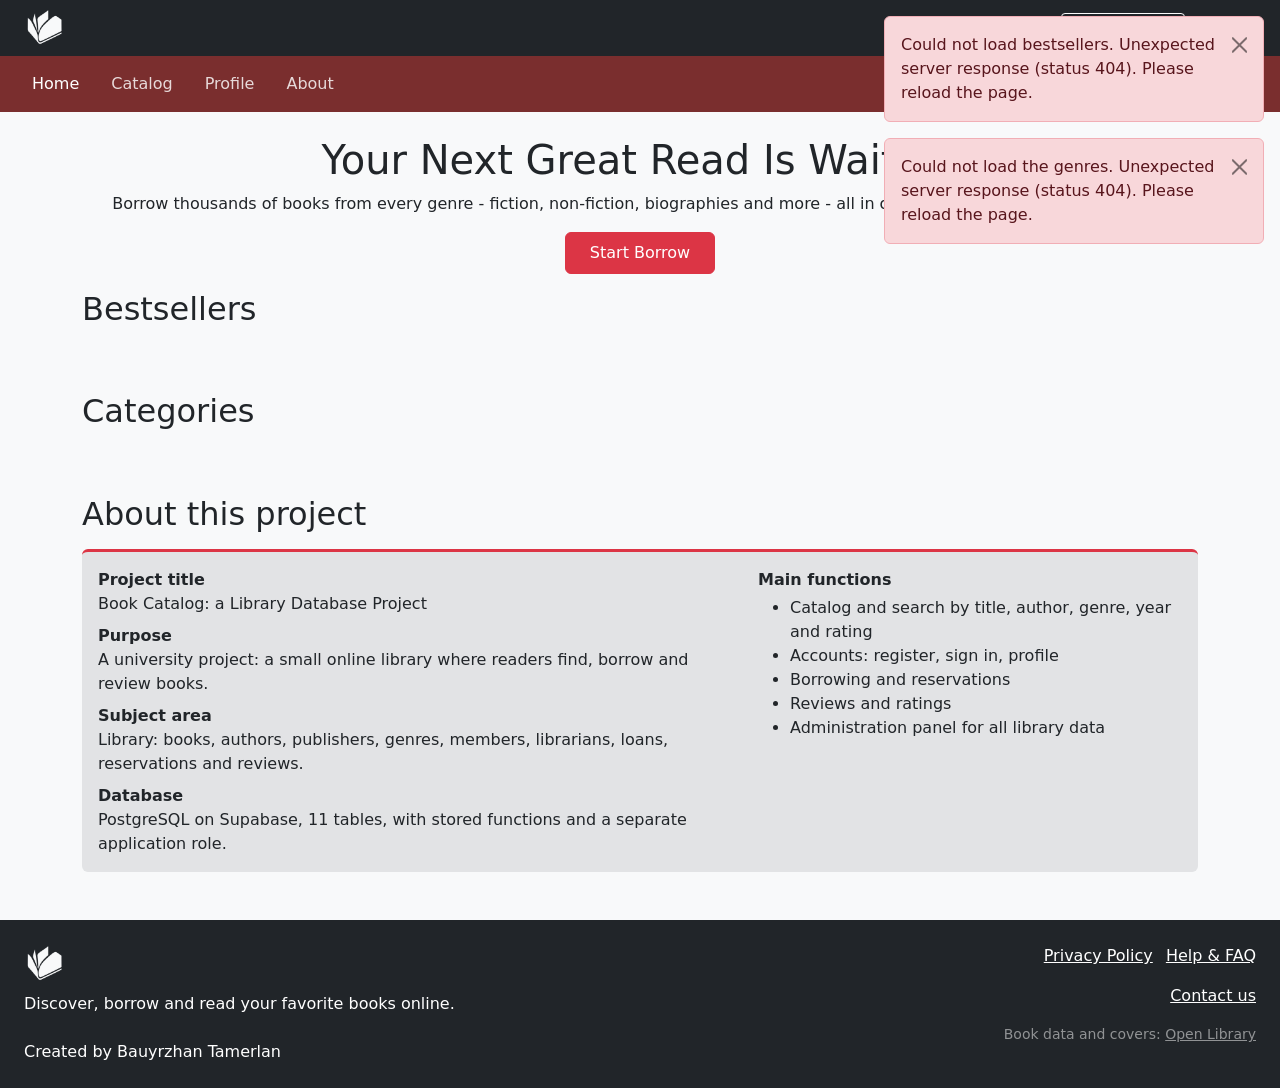
==== commit 50d26551: "home without mood switcher" ====
--- a/front/index.html
+++ b/front/index.html
@@ -5,9 +5,6 @@
   <meta name="viewport" content="width=device-width, initial-scale=1">
   <title>Home</title>
   <link href="https://cdn.jsdelivr.net/npm/bootstrap@5.3.3/dist/css/bootstrap.min.css" rel="stylesheet" integrity="sha384-QWTKZyjpPEjISv5WaRU9OFeRpok6YctnYmDr5pNlyT2bRjXh0JMhjY6hW+ALEwIH" crossorigin="anonymous">
-  <link rel="preconnect" href="https://fonts.googleapis.com">
-  <link rel="preconnect" href="https://fonts.gstatic.com" crossorigin>
-  <link href="https://fonts.googleapis.com/css2?family=Cormorant+Garamond:wght@500;600&family=Source+Sans+3:wght@600&display=swap" rel="stylesheet">
   <link href="css/style.css" rel="stylesheet">
   <link rel="icon" type="image/png" href="assets/favicon.png">
   <script src="js/theme.js"></script>
@@ -52,18 +49,10 @@
 
 <main class="container flex-grow-1">
 
-  <!-- Hero. js/index.js changes the texts, the picture and the CSS variables
-       --mood-accent, --mood-heading-font and --mood-title-size of this section -->
-  <section id="hero" class="hero-mood text-center pt-4 pb-3">
-    <div class="btn-group mb-3" role="group" aria-label="Reading mood">
-      <button type="button" class="btn btn-outline-danger btn-sm" data-mood="classic">Classic</button>
-      <button type="button" class="btn btn-outline-danger btn-sm" data-mood="adventure">Adventure</button>
-      <button type="button" class="btn btn-outline-danger btn-sm" data-mood="mystery">Mystery</button>
-    </div>
-    <div><img id="moodImage" src="assets/icon-fiction.png" alt="Classic fiction" class="mood-image mb-3" width="220" height="120"></div>
-    <h1 id="moodSlogan">Your Next Great Read Is Waiting</h1>
-    <p id="moodDescription">Borrow thousands of books from every genre - fiction, non-fiction, biographies and more - all in one place, ready whenever you are.</p>
-    <a href="catalog.html" class="btn btn-mood px-4 py-2">Start Borrow</a>
+  <section class="text-center pt-4 pb-3">
+    <h1>Your Next Great Read Is Waiting</h1>
+    <p>Borrow thousands of books from every genre - fiction, non-fiction, biographies and more - all in one place, ready whenever you are.</p>
+    <a href="catalog.html" class="btn btn-danger px-4 py-2">Start Borrow</a>
   </section>
 
   <section class="pb-4" aria-labelledby="bestsellersTitle">
